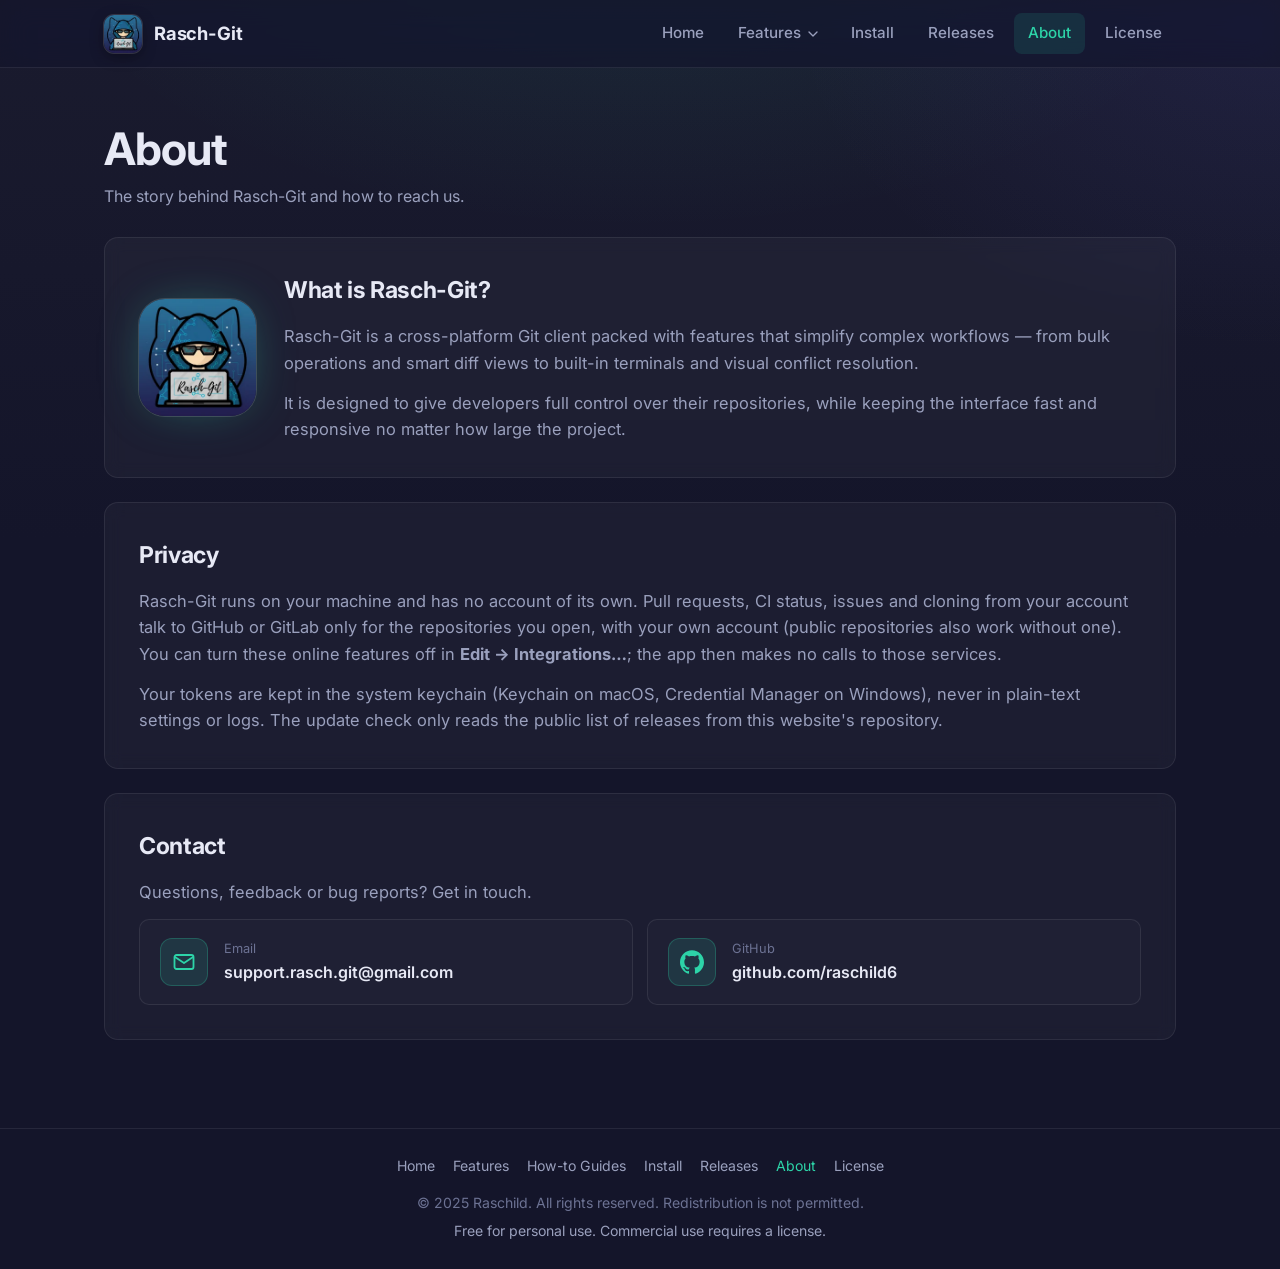
==== about.html @ 81b18eae "Website: the new features (split view, interactive rebase, submodules, git-flow, integrations, workt" ====
<!DOCTYPE html>
<html lang="en">
<head>
  <meta charset="utf-8">
  <meta name="viewport" content="width=device-width, initial-scale=1">
  <title>About — Rasch-Git</title>
  <meta name="description" content="About Rasch-Git, a cross-platform Git client, and how to get in touch.">
  <meta name="theme-color" content="#1a1b2e">
  <meta property="og:title" content="About — Rasch-Git">
  <meta property="og:description" content="About Rasch-Git, a cross-platform Git client, and how to get in touch.">
  <meta property="og:type" content="website">
  <meta property="og:image" content="https://raschild6.github.io/rasch-git-page/assets/img/logo-512.png">
  <link rel="icon" href="favicon.ico" sizes="any">
  <link rel="icon" type="image/png" sizes="32x32" href="assets/img/favicon-32.png">
  <link rel="icon" type="image/png" sizes="16x16" href="assets/img/favicon-16.png">
  <link rel="apple-touch-icon" href="assets/img/apple-touch-icon.png">
  <link rel="preconnect" href="https://fonts.googleapis.com">
  <link rel="preconnect" href="https://fonts.gstatic.com" crossorigin>
  <link rel="stylesheet" href="https://fonts.googleapis.com/css2?family=Inter:wght@400;500;600;700;800&family=JetBrains+Mono:wght@500;600&display=swap">
  <link rel="stylesheet" href="assets/css/style.css?v=20261001">
</head>
<body>
  <header class="navbar">
    <nav class="container" aria-label="Main">
      <a class="brand" href="index.html">
        <picture>
          <source srcset="assets/img/logo-96.webp" type="image/webp">
          <img src="assets/img/logo-96.png" alt="" width="38" height="38">
        </picture>
        <span>Rasch-Git</span>
      </a>
      <button class="nav-toggle" type="button" aria-label="Toggle navigation" aria-expanded="false" aria-controls="nav-links">
        <svg viewBox="0 0 24 24" fill="none" stroke="currentColor" stroke-width="2" stroke-linecap="round" aria-hidden="true"><path d="M4 7h16M4 12h16M4 17h16"/></svg>
      </button>
      <ul class="nav-links" id="nav-links">
        <li><a href="index.html">Home</a></li>
        <li class="nav-dropdown">
          <button class="nav-dropdown-toggle" type="button" aria-expanded="false" aria-controls="nav-features-menu">Features <svg viewBox="0 0 24 24" fill="none" stroke="currentColor" stroke-width="2" stroke-linecap="round" stroke-linejoin="round" aria-hidden="true"><path d="m6 9 6 6 6-6"/></svg></button>
          <ul class="nav-submenu" id="nav-features-menu">
            <li><a href="features.html">Features</a></li>
            <li><a href="features.html#integrations">Integrations</a></li>
            <li><a href="guides.html">How-to Guides</a></li>
          </ul>
        </li>
        <li><a href="install.html">Install</a></li>
        <li><a href="releases.html">Releases</a></li>
        <li><a href="about.html" aria-current="page">About</a></li>
        <li><a href="license.html">License</a></li>
      </ul>
    </nav>
  </header>

  <main>
    <div class="container">
      <div class="page-head">
        <h1>About</h1>
        <p>The story behind Rasch-Git and how to reach us.</p>
      </div>
      <div class="about-grid">
        <section class="card about-card" aria-labelledby="about-title">
          <div class="about-intro">
            <picture>
              <source srcset="assets/img/logo-256.webp" type="image/webp">
              <img src="assets/img/logo-256.png" alt="Rasch-Git logo">
            </picture>
            <div>
              <h2 id="about-title">What is Rasch-Git?</h2>
              <p>Rasch-Git is a cross-platform Git client packed with features that simplify complex workflows — from bulk operations and smart diff views to built-in terminals and visual conflict resolution.</p>
              <p>It is designed to give developers full control over their repositories, while keeping the interface fast and responsive no matter how large the project.</p>
            </div>
          </div>
        </section>

        <section class="card about-card" aria-labelledby="privacy-title">
          <h2 id="privacy-title">Privacy</h2>
          <p>Rasch-Git runs on your machine and has no account of its own. Pull requests, CI status, issues and cloning from your account talk to GitHub or GitLab only for the repositories you open, with your own account (public repositories also work without one). You can turn these online features off in <strong>Edit → Integrations…</strong>; the app then makes no calls to those services.</p>
          <p>Your tokens are kept in the system keychain (Keychain on macOS, Credential Manager on Windows), never in plain-text settings or logs. The update check only reads the public list of releases from this website's repository.</p>
        </section>

        <section class="card about-card" aria-labelledby="contact-title">
          <h2 id="contact-title">Contact</h2>
          <p>Questions, feedback or bug reports? Get in touch.</p>
          <ul class="contact-list">
            <li>
              <a class="contact-link" href="mailto:support.rasch.git@gmail.com">
                <span class="feature-icon"><svg viewBox="0 0 24 24" fill="none" stroke="currentColor" stroke-width="1.8" stroke-linecap="round" stroke-linejoin="round" aria-hidden="true"><rect x="2.5" y="5" width="19" height="14" rx="2"/><path d="m3 7 9 6 9-6"/></svg></span>
                <span><span class="label">Email</span><span class="value">support.rasch.git@gmail.com</span></span>
              </a>
            </li>
            <li>
              <a class="contact-link" href="https://github.com/raschild6" rel="noopener">
                <span class="feature-icon"><svg viewBox="0 0 24 24" fill="currentColor" aria-hidden="true"><path d="M12 .297c-6.63 0-12 5.373-12 12 0 5.303 3.438 9.8 8.205 11.385.6.113.82-.258.82-.577 0-.285-.01-1.04-.015-2.04-3.338.724-4.042-1.61-4.042-1.61C4.422 18.07 3.633 17.7 3.633 17.7c-1.087-.744.084-.729.084-.729 1.205.084 1.838 1.236 1.838 1.236 1.07 1.835 2.809 1.305 3.495.998.108-.776.417-1.305.76-1.605-2.665-.3-5.466-1.332-5.466-5.93 0-1.31.465-2.38 1.235-3.22-.135-.303-.54-1.523.105-3.176 0 0 1.005-.322 3.3 1.23.96-.267 1.98-.399 3-.405 1.02.006 2.04.138 3 .405 2.28-1.552 3.285-1.23 3.285-1.23.645 1.653.24 2.873.12 3.176.765.84 1.23 1.91 1.23 3.22 0 4.61-2.805 5.625-5.475 5.92.42.36.81 1.096.81 2.22 0 1.606-.015 2.896-.015 3.286 0 .315.21.69.825.57C20.565 22.092 24 17.592 24 12.297c0-6.627-5.373-12-12-12"/></svg></span>
                <span><span class="label">GitHub</span><span class="value">github.com/raschild6</span></span>
              </a>
            </li>
          </ul>
        </section>
      </div>
    </div>
  </main>

  <footer class="footer">
    <div class="container">
      <nav class="footer-links" aria-label="Footer"><a href="index.html">Home</a><a href="features.html">Features</a><a href="guides.html">How-to Guides</a><a href="install.html">Install</a><a href="releases.html">Releases</a><a href="about.html" aria-current="page">About</a><a href="license.html">License</a></nav>
      <p>&copy; 2025 Raschild. All rights reserved. Redistribution is not permitted.</p>
      <p class="license-notice"><a href="license.html">Free for personal use. Commercial use requires a license.</a></p>
    </div>
  </footer>

  <script src="assets/js/main.js?v=20261001"></script>
</body>
</html>
---- assets/css/style.css ----
/* ==========================================================================
   Rasch-Git — site styles
   ========================================================================== */

:root {
  --bg: #14152a;
  --bg-elev: #1a1b2e;
  --bg-card: rgba(255, 255, 255, 0.035);
  --bg-card-hover: rgba(255, 255, 255, 0.06);
  --border: rgba(255, 255, 255, 0.08);
  --border-strong: rgba(255, 255, 255, 0.14);
  --text: #e7e9f5;
  --text-muted: #9aa0bd;
  --text-dim: #6c7293;
  --accent: #2dd4a8;
  --accent-strong: #22c197;
  --accent-soft: rgba(45, 212, 168, 0.12);
  --accent-glow: rgba(45, 212, 168, 0.45);
  --radius: 14px;
  --radius-sm: 10px;
  --nav-h: 68px;
  --maxw: 1120px;
  --font: "Inter", system-ui, -apple-system, "Segoe UI", Roboto, "Helvetica Neue", Arial, sans-serif;
  --mono: "JetBrains Mono", ui-monospace, SFMono-Regular, Menlo, Consolas, monospace;
  --ease: cubic-bezier(0.2, 0.7, 0.2, 1);
}

*,
*::before,
*::after { box-sizing: border-box; }

html { scroll-behavior: smooth; -webkit-text-size-adjust: 100%; }

body {
  margin: 0;
  min-height: 100vh;
  display: flex;
  flex-direction: column;
  font-family: var(--font);
  font-size: 16px;
  line-height: 1.6;
  color: var(--text);
  background-color: var(--bg);
  background-image:
    radial-gradient(900px 500px at 50% -120px, rgba(45, 212, 168, 0.10), transparent 70%),
    radial-gradient(700px 500px at 100% 0%, rgba(99, 102, 241, 0.10), transparent 70%),
    linear-gradient(180deg, var(--bg-elev) 0%, var(--bg) 60%);
  background-attachment: fixed;
  -webkit-font-smoothing: antialiased;
}

img { max-width: 100%; display: block; }

a { color: var(--accent); text-decoration: none; transition: color 0.2s var(--ease); }
a:hover { color: #6ee7c8; }

:focus-visible {
  outline: 2px solid var(--accent);
  outline-offset: 3px;
  border-radius: 6px;
}

.container {
  width: 100%;
  max-width: var(--maxw);
  margin: 0 auto;
  padding: 0 24px;
}

main { flex: 1; }

/* ---------- Navbar ---------- */

.navbar {
  position: sticky;
  top: 0;
  z-index: 50;
  height: var(--nav-h);
  background: rgba(20, 21, 42, 0.72);
  backdrop-filter: saturate(160%) blur(14px);
  -webkit-backdrop-filter: saturate(160%) blur(14px);
  border-bottom: 1px solid var(--border);
}

.navbar .container {
  height: 100%;
  display: flex;
  align-items: center;
  justify-content: space-between;
  gap: 16px;
}

.brand {
  display: flex;
  align-items: center;
  gap: 12px;
  color: var(--text);
  font-weight: 700;
  font-size: 1.15rem;
  letter-spacing: -0.01em;
}
.brand:hover { color: var(--text); }
.brand img {
  width: 38px;
  height: 38px;
  border-radius: 10px;
  box-shadow: 0 0 0 1px var(--border-strong), 0 4px 14px rgba(0, 0, 0, 0.35);
}

.nav-links {
  display: flex;
  align-items: center;
  gap: 6px;
  list-style: none;
  margin: 0;
  padding: 0;
}

.nav-links a {
  display: block;
  padding: 8px 14px;
  border-radius: 8px;
  color: var(--text-muted);
  font-weight: 500;
  font-size: 0.95rem;
  transition: color 0.2s var(--ease), background-color 0.2s var(--ease);
}
.nav-links a:hover { color: var(--text); background: rgba(255, 255, 255, 0.05); }
.nav-links a[aria-current="page"] { color: var(--accent); background: var(--accent-soft); }

.nav-toggle {
  display: none;
  width: 42px;
  height: 42px;
  padding: 0;
  border: 1px solid var(--border);
  border-radius: 10px;
  background: transparent;
  color: var(--text);
  cursor: pointer;
  align-items: center;
  justify-content: center;
}
.nav-toggle svg { width: 22px; height: 22px; }

/* Features dropdown */
.nav-dropdown { position: relative; }
.nav-dropdown-toggle {
  display: flex;
  align-items: center;
  gap: 4px;
  padding: 8px 10px 8px 14px;
  border: 0;
  border-radius: 8px;
  background: transparent;
  color: var(--text-muted);
  font: inherit;
  font-weight: 500;
  font-size: 0.95rem;
  cursor: pointer;
  transition: color 0.2s var(--ease), background-color 0.2s var(--ease);
}
.nav-dropdown-toggle svg { width: 16px; height: 16px; transition: transform 0.2s var(--ease); }
.nav-dropdown-toggle:hover { color: var(--text); background: rgba(255, 255, 255, 0.05); }
.nav-dropdown.active > .nav-dropdown-toggle { color: var(--accent); background: var(--accent-soft); }
.nav-submenu {
  position: absolute;
  top: calc(100% + 6px);
  left: 0;
  z-index: 60;
  min-width: 190px;
  margin: 0;
  padding: 6px;
  list-style: none;
  border: 1px solid var(--border-strong);
  border-radius: var(--radius-sm);
  background: rgba(26, 27, 46, 0.98);
  box-shadow: 0 18px 40px -12px rgba(0, 0, 0, 0.7);
  opacity: 0;
  visibility: hidden;
  transform: translateY(-4px);
  transition: opacity 0.15s var(--ease), transform 0.15s var(--ease), visibility 0.15s;
}
/* Invisible bridge so the menu stays open while the pointer moves down to it */
.nav-submenu::before { content: ""; position: absolute; left: 0; right: 0; top: -8px; height: 8px; }
.nav-submenu li + li { margin-top: 2px; }
.nav-submenu a { white-space: nowrap; }
.nav-dropdown:hover > .nav-submenu,
.nav-dropdown:focus-within > .nav-submenu,
.nav-dropdown.open > .nav-submenu { opacity: 1; visibility: visible; transform: none; }
.nav-dropdown:hover > .nav-dropdown-toggle svg,
.nav-dropdown.open > .nav-dropdown-toggle svg { transform: rotate(180deg); }

@media (max-width: 640px) {
  .nav-dropdown-toggle { width: 100%; padding: 12px 14px; cursor: default; }
  .nav-dropdown-toggle svg { display: none; }
  .nav-dropdown-toggle:hover { background: transparent; color: var(--text-muted); }
  .nav-submenu {
    position: static;
    min-width: 0;
    padding: 0 0 0 14px;
    border: 0;
    background: none;
    box-shadow: none;
    opacity: 1;
    visibility: visible;
    transform: none;
  }
  .nav-submenu::before { display: none; }
}

@media (max-width: 640px) {
  .nav-toggle { display: inline-flex; }
  .nav-links {
    position: absolute;
    top: var(--nav-h);
    left: 0;
    right: 0;
    flex-direction: column;
    align-items: stretch;
    gap: 2px;
    padding: 10px 16px 16px;
    background: rgba(20, 21, 42, 0.97);
    border-bottom: 1px solid var(--border);
    transform: translateY(-8px);
    opacity: 0;
    pointer-events: none;
    transition: opacity 0.2s var(--ease), transform 0.2s var(--ease);
  }
  .nav-links.open { opacity: 1; transform: none; pointer-events: auto; }
  .nav-links a { padding: 12px 14px; }
}

/* ---------- Buttons ---------- */

.btn {
  display: inline-flex;
  align-items: center;
  justify-content: center;
  gap: 10px;
  padding: 14px 26px;
  border-radius: 12px;
  border: 1px solid transparent;
  font-family: inherit;
  font-size: 1rem;
  font-weight: 600;
  line-height: 1.2;
  cursor: pointer;
  white-space: nowrap;
  transition: transform 0.2s var(--ease), box-shadow 0.25s var(--ease),
    background-color 0.2s var(--ease), border-color 0.2s var(--ease), color 0.2s var(--ease);
}
.btn svg { width: 20px; height: 20px; flex-shrink: 0; }

.btn-primary {
  background: linear-gradient(135deg, #34e0b4 0%, var(--accent) 50%, var(--accent-strong) 100%);
  color: #0c1f1a;
  box-shadow: 0 0 0 1px rgba(45, 212, 168, 0.4), 0 8px 28px -6px var(--accent-glow);
}
.btn-primary:hover {
  color: #0c1f1a;
  transform: translateY(-2px);
  box-shadow: 0 0 0 1px rgba(45, 212, 168, 0.6), 0 12px 38px -4px var(--accent-glow),
    0 0 24px rgba(45, 212, 168, 0.35);
}

.btn-outline {
  background: rgba(45, 212, 168, 0.06);
  color: var(--accent);
  border-color: rgba(45, 212, 168, 0.45);
}
.btn-outline:hover {
  color: #6ee7c8;
  background: rgba(45, 212, 168, 0.12);
  border-color: var(--accent);
  transform: translateY(-2px);
  box-shadow: 0 0 26px -4px var(--accent-glow);
}

.btn:active { transform: translateY(0); }

.btn-group {
  display: flex;
  flex-wrap: wrap;
  gap: 14px;
}

/* ---------- Hero ---------- */

.hero {
  padding: 84px 0 72px;
  text-align: center;
}

.hero-logo {
  width: 168px;
  height: 168px;
  margin: 0 auto 28px;
  border-radius: 36px;
  box-shadow: 0 0 0 1px var(--border-strong), 0 20px 60px -10px rgba(0, 0, 0, 0.6),
    0 0 80px -10px rgba(45, 212, 168, 0.35);
  animation: float 6s ease-in-out infinite;
}

@keyframes float {
  0%, 100% { transform: translateY(0); }
  50% { transform: translateY(-8px); }
}

.hero h1 {
  margin: 0 0 12px;
  font-size: clamp(2.5rem, 6vw, 4rem);
  font-weight: 800;
  letter-spacing: -0.03em;
  line-height: 1.05;
  background: linear-gradient(180deg, #ffffff 30%, #b8bfdc 100%);
  -webkit-background-clip: text;
  background-clip: text;
  color: transparent;
}

.hero .tagline {
  margin: 0 auto 40px;
  max-width: 620px;
  font-size: clamp(1.05rem, 2.2vw, 1.3rem);
  color: var(--text-muted);
}

.hero .btn-group { justify-content: center; }

.hero .all-releases {
  display: inline-block;
  margin-top: 22px;
  font-size: 0.95rem;
  color: var(--text-muted);
}
.hero .all-releases:hover { color: var(--accent); }

.version-hint {
  margin-top: 10px;
  font-size: 0.85rem;
  color: var(--text-dim);
}
.version-hint:empty { display: none; }

/* ---------- Sections ---------- */

.section { padding: 56px 0 88px; }

.section-head {
  text-align: center;
  margin-bottom: 44px;
}
.section-head .eyebrow {
  display: inline-block;
  margin-bottom: 10px;
  font-size: 0.8rem;
  font-weight: 600;
  letter-spacing: 0.12em;
  text-transform: uppercase;
  color: var(--accent);
}
.section-head h2 {
  margin: 0 0 10px;
  font-size: clamp(1.7rem, 3.5vw, 2.3rem);
  letter-spacing: -0.02em;
  line-height: 1.2;
}
.section-head p { margin: 0 auto; max-width: 560px; color: var(--text-muted); }

/* ---------- Cards / Features ---------- */

.card {
  background: var(--bg-card);
  border: 1px solid var(--border);
  border-radius: var(--radius);
  backdrop-filter: blur(8px);
  -webkit-backdrop-filter: blur(8px);
  transition: border-color 0.25s var(--ease), background-color 0.25s var(--ease),
    transform 0.25s var(--ease), box-shadow 0.25s var(--ease);
}

.features {
  display: grid;
  grid-template-columns: repeat(2, minmax(0, 1fr));
  gap: 18px;
}

.feature {
  display: flex;
  align-items: flex-start;
  gap: 18px;
  padding: 22px 24px;
}
.feature:hover {
  background: var(--bg-card-hover);
  border-color: rgba(45, 212, 168, 0.35);
  transform: translateY(-3px);
  box-shadow: 0 14px 36px -16px rgba(0, 0, 0, 0.6), 0 0 30px -14px var(--accent-glow);
}

.feature-icon {
  flex-shrink: 0;
  display: grid;
  place-items: center;
  width: 48px;
  height: 48px;
  border-radius: 12px;
  background: var(--accent-soft);
  border: 1px solid rgba(45, 212, 168, 0.25);
  color: var(--accent);
}
.feature-icon svg { width: 24px; height: 24px; }

.feature h3,
.feature h4 {
  margin: 2px 0 6px;
  font-size: 1.05rem;
  font-weight: 650;
  letter-spacing: -0.01em;
}
.feature p { margin: 0; font-size: 0.94rem; color: var(--text-muted); }

a.feature,
a.feature:hover { color: var(--text); }

.feature-group + .feature-group { margin-top: 44px; }
.feature-group-title {
  display: flex;
  align-items: center;
  gap: 14px;
  margin: 0 0 18px;
  font-size: 0.82rem;
  font-weight: 600;
  letter-spacing: 0.12em;
  text-transform: uppercase;
  color: var(--accent);
}
.feature-group-title::after {
  content: "";
  flex: 1;
  height: 1px;
  background: linear-gradient(90deg, rgba(45, 212, 168, 0.35), transparent);
}

.features-more {
  margin-top: 44px;
  text-align: center;
}

@media (max-width: 760px) {
  .features { grid-template-columns: 1fr; }
}

/* ---------- Releases ---------- */

.page-head { padding: 56px 0 28px; }
.page-head h1 {
  margin: 0 0 8px;
  font-size: clamp(2rem, 4.5vw, 2.8rem);
  letter-spacing: -0.025em;
  line-height: 1.15;
}
.page-head p { margin: 0; color: var(--text-muted); }

.releases,
.install {
  display: grid;
  grid-template-columns: minmax(0, 1fr) minmax(0, 2fr);
  gap: 24px;
  align-items: start;
  padding-bottom: 88px;
}

.release-list,
.chapter-nav {
  position: sticky;
  top: calc(var(--nav-h) + 20px);
  padding: 10px;
  max-height: calc(100vh - var(--nav-h) - 40px);
  overflow-y: auto;
}
.release-list h2,
.chapter-nav h2 {
  margin: 6px 10px 10px;
  font-size: 0.78rem;
  font-weight: 600;
  letter-spacing: 0.12em;
  text-transform: uppercase;
  color: var(--text-dim);
}
.release-list ul,
.chapter-nav ul { list-style: none; margin: 0; padding: 0; }
.release-list li + li,
.chapter-nav li + li { margin-top: 4px; }

.release-item,
.chapter-item {
  display: flex;
  width: 100%;
  align-items: center;
  justify-content: space-between;
  gap: 10px;
  padding: 12px 14px;
  border: 1px solid transparent;
  border-radius: var(--radius-sm);
  background: transparent;
  color: var(--text);
  font-family: inherit;
  font-size: 0.98rem;
  text-align: left;
  cursor: pointer;
  transition: background-color 0.2s var(--ease), border-color 0.2s var(--ease), color 0.2s var(--ease);
}
.release-item:hover,
.chapter-item:hover { background: rgba(255, 255, 255, 0.05); }
.release-item .ver { font-weight: 600; font-family: var(--mono); font-size: 0.95rem; }
.release-item .date { font-size: 0.82rem; color: var(--text-dim); }
.release-item.active,
.chapter-item.active {
  background: var(--accent-soft);
  border-color: rgba(45, 212, 168, 0.45);
  color: var(--accent);
  box-shadow: 0 0 22px -10px var(--accent-glow);
}
.release-item.active .date { color: rgba(45, 212, 168, 0.75); }

.badge.badge-exp {
  margin-left: 8px;
  color: #fbbf24;
  background: rgba(251, 191, 36, 0.12);
  border: 1px solid rgba(251, 191, 36, 0.35);
}
.badge {
  display: inline-block;
  padding: 2px 9px;
  border-radius: 999px;
  font-size: 0.72rem;
  font-weight: 600;
  letter-spacing: 0.04em;
  text-transform: uppercase;
  color: #0c1f1a;
  background: var(--accent);
  vertical-align: middle;
}

.release-detail,
.chapter-content { padding: 32px 34px; }
.release-detail .title-row {
  display: flex;
  flex-wrap: wrap;
  align-items: center;
  gap: 12px;
  margin-bottom: 4px;
}
.release-detail h2 {
  margin: 0;
  font-size: 1.9rem;
  font-family: var(--mono);
  letter-spacing: -0.02em;
}
.release-detail .meta { margin: 0 0 24px; color: var(--text-dim); font-size: 0.92rem; }
.release-detail .btn-group { margin-bottom: 34px; }

.changelog h3 {
  margin: 0 0 14px;
  font-size: 1.2rem;
  padding-bottom: 12px;
  border-bottom: 1px solid var(--border);
}
.changelog h4 {
  display: flex;
  align-items: center;
  gap: 8px;
  margin: 22px 0 10px;
  font-size: 0.95rem;
  font-weight: 600;
  color: var(--accent);
}
.changelog h4::before {
  content: "";
  width: 8px;
  height: 8px;
  border-radius: 50%;
  background: var(--accent);
  box-shadow: 0 0 10px var(--accent-glow);
}
.changelog ul { margin: 0; padding-left: 22px; color: var(--text-muted); }
.changelog li { margin: 6px 0; }
.changelog li::marker { color: var(--text-dim); }

@media (max-width: 820px) {
  .releases,
  .install { grid-template-columns: minmax(0, 1fr); }
  .release-list,
  .chapter-nav { position: static; max-height: 260px; }
  .release-detail,
  .chapter-content { padding: 24px 20px; }
}

/* ---------- Install ---------- */

.chapter-item { color: var(--text); }
.chapter-item:hover { color: var(--text); }
.chapter-item.active:hover { color: var(--accent); }
.chapter-item .num {
  display: grid;
  place-items: center;
  width: 26px;
  height: 26px;
  flex-shrink: 0;
  border-radius: 8px;
  border: 1px solid var(--border-strong);
  font-family: var(--mono);
  font-size: 0.8rem;
  color: var(--text-muted);
  transition: border-color 0.2s var(--ease), color 0.2s var(--ease);
}
.chapter-item .label { flex: 1; font-weight: 500; }
.chapter-item.active .num { border-color: rgba(45, 212, 168, 0.55); color: var(--accent); }
.chapter-item { justify-content: flex-start; gap: 12px; }

/* With JS, only the selected chapter is shown; without JS all are listed. */
.js .chapter[hidden] { display: none; }
.chapter + .chapter {
  margin-top: 40px;
  padding-top: 32px;
  border-top: 1px solid var(--border);
}
.js .chapter + .chapter { margin-top: 0; padding-top: 0; border-top: 0; }
.chapter { scroll-margin-top: calc(var(--nav-h) + 20px); }
.chapter.enter { animation: chapter-in 0.3s var(--ease); }
@keyframes chapter-in {
  from { opacity: 0; transform: translateY(6px); }
  to { opacity: 1; transform: none; }
}

.chapter-head {
  display: flex;
  align-items: center;
  gap: 14px;
  margin-bottom: 8px;
}
.chapter-head h2 {
  margin: 0;
  font-size: 1.6rem;
  letter-spacing: -0.02em;
  line-height: 1.25;
}
.chapter .intro { margin: 0 0 26px; color: var(--text-muted); }

.steps {
  list-style: none;
  margin: 0;
  padding: 0;
  counter-reset: step;
}
.steps > li {
  position: relative;
  padding: 0 0 22px 46px;
  counter-increment: step;
  color: var(--text-muted);
}
.steps > li:last-child { padding-bottom: 0; }
.steps > li::before {
  content: counter(step);
  position: absolute;
  left: 0;
  top: -1px;
  display: grid;
  place-items: center;
  width: 28px;
  height: 28px;
  border-radius: 50%;
  background: var(--accent-soft);
  border: 1px solid rgba(45, 212, 168, 0.35);
  color: var(--accent);
  font-size: 0.82rem;
  font-weight: 700;
}
/* Connector line between step markers */
.steps > li:not(:last-child)::after {
  content: "";
  position: absolute;
  left: 13.5px;
  top: 32px;
  bottom: 6px;
  width: 1px;
  background: var(--border-strong);
}
.steps strong { color: var(--text); font-weight: 600; }

.callout {
  display: flex;
  gap: 12px;
  margin: 10px 0 0;
  padding: 12px 14px;
  border-radius: var(--radius-sm);
  border: 1px solid rgba(251, 191, 36, 0.28);
  background: rgba(251, 191, 36, 0.07);
  color: #e9d8a6;
  font-size: 0.92rem;
}
.callout svg { width: 18px; height: 18px; flex-shrink: 0; margin-top: 2px; color: #fbbf24; }

.kbd {
  display: inline-block;
  padding: 1px 7px;
  border-radius: 6px;
  border: 1px solid var(--border-strong);
  background: rgba(255, 255, 255, 0.05);
  color: var(--text);
  font-size: 0.88em;
  font-weight: 500;
  white-space: nowrap;
}

code {
  font-family: var(--mono);
  font-size: 0.88em;
  padding: 1px 6px;
  border-radius: 6px;
  background: rgba(255, 255, 255, 0.06);
  color: #c9f7ea;
}

.cmd {
  display: flex;
  align-items: center;
  gap: 10px;
  margin: 10px 0 0;
  padding: 10px 10px 10px 14px;
  border-radius: var(--radius-sm);
  border: 1px solid var(--border);
  background: rgba(0, 0, 0, 0.28);
}
.cmd code {
  flex: 1;
  min-width: 0;
  padding: 0;
  background: none;
  overflow-x: auto;
  white-space: nowrap;
}
.cmd code::before { content: "$ "; color: var(--text-dim); }
.copy-btn {
  flex-shrink: 0;
  padding: 5px 10px;
  border-radius: 7px;
  border: 1px solid var(--border-strong);
  background: transparent;
  color: var(--text-muted);
  font-family: inherit;
  font-size: 0.78rem;
  font-weight: 600;
  cursor: pointer;
  transition: color 0.2s var(--ease), border-color 0.2s var(--ease), background-color 0.2s var(--ease);
}
.copy-btn:hover { color: var(--accent); border-color: rgba(45, 212, 168, 0.5); background: var(--accent-soft); }
.copy-btn.copied { color: var(--accent); border-color: var(--accent); }

.issues {
  display: grid;
  gap: 12px;
  margin: 0;
  padding: 0;
  list-style: none;
}
.issue {
  padding: 16px 18px;
  border-radius: var(--radius-sm);
  border: 1px solid var(--border);
  background: rgba(255, 255, 255, 0.02);
  transition: border-color 0.2s var(--ease), background-color 0.2s var(--ease);
}
.issue:hover { border-color: rgba(45, 212, 168, 0.3); background: rgba(255, 255, 255, 0.035); }
.issue h3 {
  margin: 0 0 6px;
  font-size: 1rem;
  font-weight: 600;
  color: var(--text);
}
.issue p { margin: 0; color: var(--text-muted); font-size: 0.94rem; }

.chapter-footer {
  display: none;
  flex-wrap: wrap;
  justify-content: space-between;
  gap: 12px;
  margin-top: 32px;
  padding-top: 20px;
  border-top: 1px solid var(--border);
  font-size: 0.92rem;
}
.chapter-footer a { color: var(--text-muted); }
.chapter-footer a:hover { color: var(--accent); }
.js .chapter-footer { display: flex; }

@media (max-width: 480px) {
  .steps > li { padding-left: 40px; }
}

/* ---------- Features page ---------- */

.chapter-nav-sub { margin-top: 18px !important; }

.feature-detail {
  scroll-margin-top: calc(var(--nav-h) + 20px);
  padding: 26px 0;
  border-top: 1px solid var(--border);
}
.feature-detail:last-of-type { padding-bottom: 4px; }

.feature-detail-head {
  display: flex;
  align-items: flex-start;
  gap: 16px;
  margin-bottom: 14px;
}
.feature-detail-head .feature-icon { margin-top: 2px; }
.feature-detail h3 {
  margin: 0 0 4px;
  font-size: 1.25rem;
  letter-spacing: -0.015em;
  line-height: 1.3;
}
.feature-tagline {
  margin: 0;
  font-size: 1rem;
  font-weight: 500;
  color: var(--accent);
}

.feature-body { color: var(--text-muted); }
.feature-body p { margin: 0 0 10px; }
.feature-body ul { margin: 0 0 10px; padding-left: 20px; }
.feature-body li { margin: 6px 0; }
.feature-body li::marker { color: var(--text-dim); }
.feature-body strong { color: var(--text); font-weight: 600; }

.feature-why {
  margin: 16px 0 0;
  padding: 16px 18px 14px;
  border-radius: var(--radius-sm);
  border: 1px solid rgba(45, 212, 168, 0.2);
  border-left: 3px solid var(--accent);
  background: linear-gradient(135deg, rgba(45, 212, 168, 0.07), rgba(99, 102, 241, 0.05));
  color: var(--text-muted);
  font-size: 0.95rem;
}
.feature-why h4 {
  margin: 0 0 8px;
  font-size: 0.75rem;
  font-weight: 700;
  letter-spacing: 0.1em;
  text-transform: uppercase;
  color: var(--accent);
}
.feature-why p { margin: 0; }
.feature-why ul { margin: 0; padding-left: 18px; }
.feature-why li { margin: 5px 0; }
.feature-why li::marker { color: var(--accent); }

.feature-where {
  margin: 14px 0 0;
  font-size: 0.88rem;
  color: var(--text-dim);
}
.feature-where span {
  margin-right: 6px;
  font-size: 0.72rem;
  font-weight: 700;
  letter-spacing: 0.08em;
  text-transform: uppercase;
  color: var(--text-muted);
}
.feature-where strong { color: var(--text-muted); font-weight: 600; }

.doc-section {
  margin-top: 24px;
  padding: 32px 34px;
  scroll-margin-top: calc(var(--nav-h) + 20px);
}
.doc-section:last-child { margin-bottom: 88px; }
.doc-section h2 {
  margin: 0 0 8px;
  font-size: 1.6rem;
  letter-spacing: -0.02em;
}
.doc-section .intro { margin: 0 0 22px; color: var(--text-muted); font-size: 0.95rem; }
.install + .doc-section { margin-top: -64px; }

.table-wrap {
  overflow-x: auto;
  border: 1px solid var(--border);
  border-radius: var(--radius-sm);
}
.table-wrap table {
  width: 100%;
  border-collapse: collapse;
  font-size: 0.93rem;
}
.table-wrap th,
.table-wrap td {
  padding: 12px 16px;
  text-align: left;
  vertical-align: top;
  border-bottom: 1px solid var(--border);
}
.table-wrap tbody tr:last-child th,
.table-wrap tbody tr:last-child td { border-bottom: 0; }
.table-wrap thead th {
  background: rgba(255, 255, 255, 0.04);
  font-size: 0.75rem;
  font-weight: 700;
  letter-spacing: 0.08em;
  text-transform: uppercase;
  color: var(--text-dim);
  white-space: nowrap;
}
.table-wrap tbody th { font-weight: 600; color: var(--text); }
.table-wrap td { color: var(--text-muted); }
.table-wrap tbody tr { transition: background-color 0.2s var(--ease); }
.table-wrap tbody tr:hover { background: rgba(255, 255, 255, 0.025); }
.compare { min-width: 620px; }
.compare th:first-child { width: 26%; }
.compare td:last-child { color: var(--accent); }
.compare thead th:last-child { color: var(--accent); }
.shortcuts th:first-child { width: 42%; }

@media (max-width: 820px) {
  .install + .doc-section { margin-top: -64px; }
  .doc-section { padding: 24px 20px; }
}

/* ---------- License ---------- */

.license-chapter .chapter-head { margin-bottom: 18px; }
.license-chapter p { margin: 0 0 12px; color: var(--text-muted); }
.license-chapter p.lead { font-size: 1.05rem; color: var(--text); }
.license-chapter p.lead strong { font-weight: 600; }
.license-chapter ul:not(.contact-list) { margin: 0 0 12px; padding-left: 22px; color: var(--text-muted); }
.license-chapter li { margin: 6px 0; }
.license-chapter .contact-list { margin-top: 18px; }

/* ---------- Screenshots ---------- */

.shots { margin: 18px 0 4px; }
.shots-grid {
  display: grid;
  grid-template-columns: repeat(2, minmax(0, 1fr));
  gap: 16px;
}
.shot { margin: 0; text-align: center; }
.shot a {
  display: block;
  border-radius: 12px;
  border: 1px solid var(--border-strong);
  overflow: hidden;
  background: #0f1020;
  box-shadow: 0 16px 40px -18px rgba(0, 0, 0, 0.8);
  transition: border-color 0.2s var(--ease), box-shadow 0.25s var(--ease), transform 0.2s var(--ease);
}
.shot a:hover {
  border-color: rgba(45, 212, 168, 0.45);
  box-shadow: 0 18px 44px -16px rgba(0, 0, 0, 0.85), 0 0 26px -12px var(--accent-glow);
  transform: translateY(-2px);
}
.shot img { width: 100%; height: auto; margin: 0 auto; }
.shot figcaption {
  margin-top: 8px;
  font-size: 0.82rem;
  line-height: 1.45;
  color: var(--text-dim);
}
.guide .shot { margin: 20px 0; }

@media (max-width: 760px) {
  .shots-grid { grid-template-columns: 1fr; }
}

/* ---------- Guides ---------- */

.guide-h {
  margin: 34px 0 12px;
  padding-top: 26px;
  border-top: 1px solid var(--border);
  font-size: 1.15rem;
  letter-spacing: -0.01em;
  scroll-margin-top: calc(var(--nav-h) + 20px);
}
.guide > p,
.guide-list { color: var(--text-muted); }
.guide > p { margin: 0 0 12px; }
.guide strong { color: var(--text); font-weight: 600; }
.guide .intro { font-size: 1.02rem; }
.guide-list { margin: 0 0 14px; padding-left: 22px; }
.guide-list li { margin: 7px 0; }
.guide-list li::marker { color: var(--accent); }
.guide .steps { margin: 6px 0 16px; }
.guide .table-wrap { margin: 8px 0 18px; }
.guide-table td { vertical-align: top; }

.guide .callout,
.feature-body .callout { margin: 16px 0; }
.callout > div { min-width: 0; }
.callout-tip {
  border-color: rgba(45, 212, 168, 0.28);
  background: rgba(45, 212, 168, 0.07);
  color: #bff3e4;
}
.callout-tip svg { color: var(--accent); }

.example {
  margin: 18px 0;
  border: 1px solid var(--border);
  border-radius: var(--radius-sm);
  background: rgba(255, 255, 255, 0.025);
  overflow: hidden;
}
.example-head {
  display: flex;
  align-items: baseline;
  gap: 10px;
  padding: 11px 16px;
  border-bottom: 1px solid var(--border);
  background: rgba(255, 255, 255, 0.03);
  font-weight: 600;
  color: var(--text);
}
.example-head span {
  font-size: 0.7rem;
  font-weight: 700;
  letter-spacing: 0.1em;
  text-transform: uppercase;
  color: var(--accent);
}
.example-body { padding: 14px 16px 4px; color: var(--text-muted); }
.example-body > p { margin: 0 0 10px; }
.example-body .steps { margin-bottom: 12px; }
.example-body .cmd { margin: 0 0 12px; }

.cmd-plain code::before { content: none; }

.res-ok { color: var(--accent); font-weight: 600; white-space: nowrap; }
.res-warn { color: #fbbf24; font-weight: 600; white-space: nowrap; }
.res-skip { color: var(--text-dim); font-weight: 600; white-space: nowrap; }

/* ---------- About ---------- */

.about-grid {
  display: grid;
  gap: 24px;
  padding-bottom: 88px;
}

.about-card { padding: 34px; }
.about-card h2 {
  margin: 0 0 14px;
  font-size: 1.45rem;
  letter-spacing: -0.015em;
}
.about-card p { margin: 0 0 14px; color: var(--text-muted); font-size: 1.03rem; }
.about-card p:last-child { margin-bottom: 0; }

.about-intro {
  display: flex;
  align-items: center;
  gap: 28px;
}
.about-intro img {
  width: 200px;
  height: auto;
  border-radius: 26px;
  flex-shrink: 0;
  box-shadow: 0 0 0 1px var(--border-strong), 0 0 50px -12px rgba(45, 212, 168, 0.4);
}

.contact-list {
  display: grid;
  grid-template-columns: repeat(2, minmax(0, 1fr));
  gap: 14px;
  list-style: none;
  margin: 0;
  padding: 0;
}

.contact-link {
  display: flex;
  align-items: center;
  gap: 16px;
  padding: 18px 20px;
  border: 1px solid var(--border);
  border-radius: var(--radius-sm);
  background: rgba(255, 255, 255, 0.02);
  color: var(--text);
  transition: border-color 0.2s var(--ease), background-color 0.2s var(--ease),
    transform 0.2s var(--ease), box-shadow 0.25s var(--ease);
}
.contact-link:hover {
  color: var(--text);
  border-color: rgba(45, 212, 168, 0.45);
  background: var(--accent-soft);
  transform: translateY(-2px);
  box-shadow: 0 0 26px -10px var(--accent-glow);
}
.contact-link .label { display: block; font-size: 0.8rem; color: var(--text-dim); }
.contact-link .value { display: block; font-weight: 600; word-break: break-all; }

@media (max-width: 640px) {
  .about-intro { flex-direction: column; align-items: flex-start; gap: 20px; }
  .about-card { padding: 24px 20px; }
  .contact-list { grid-template-columns: 1fr; }
}

.unsigned-notice {
  margin: 14px auto 0;
  max-width: 560px;
  font-size: 0.78rem;
  line-height: 1.5;
  color: var(--text-dim);
}

/* Release detail is left-aligned: tuck the notice under the buttons. */
.release-detail .btn-group + .unsigned-notice {
  margin: -20px 0 34px;
  max-width: 620px;
}

.vt-links {
  margin: -24px 0 34px;
  font-size: 0.78rem;
  color: var(--text-dim);
}
.vt-links a { color: var(--text-muted); text-decoration: underline; text-underline-offset: 2px; }
.vt-links a:hover { color: var(--accent); }

/* ---------- Footer ---------- */

.footer {
  border-top: 1px solid var(--border);
  padding: 26px 0;
  text-align: center;
  font-size: 0.88rem;
  color: var(--text-dim);
}
.footer p { margin: 0; }
.footer-links {
  display: flex;
  flex-wrap: wrap;
  justify-content: center;
  gap: 6px 18px;
  margin-bottom: 14px;
}
.footer-links a { color: var(--text-muted); font-size: 0.88rem; }
.footer-links a:hover,
.footer-links a[aria-current="page"] { color: var(--accent); }
.footer .license-notice { margin-top: 6px; }
.footer .license-notice a { color: var(--text-muted); }
.footer .license-notice a:hover { color: var(--accent); }

/* ---------- Misc ---------- */

.sr-only {
  position: absolute;
  width: 1px;
  height: 1px;
  padding: 0;
  margin: -1px;
  overflow: hidden;
  clip: rect(0, 0, 0, 0);
  white-space: nowrap;
  border: 0;
}

@media (max-width: 480px) {
  .container { padding: 0 16px; }
  .hero { padding: 56px 0 48px; }
  .hero-logo { width: 132px; height: 132px; border-radius: 28px; }
  .btn-group .btn { width: 100%; }
}

@media (prefers-reduced-motion: reduce) {
  *, *::before, *::after {
    animation-duration: 0.01ms !important;
    animation-iteration-count: 1 !important;
    transition-duration: 0.01ms !important;
    scroll-behavior: auto !important;
  }
}
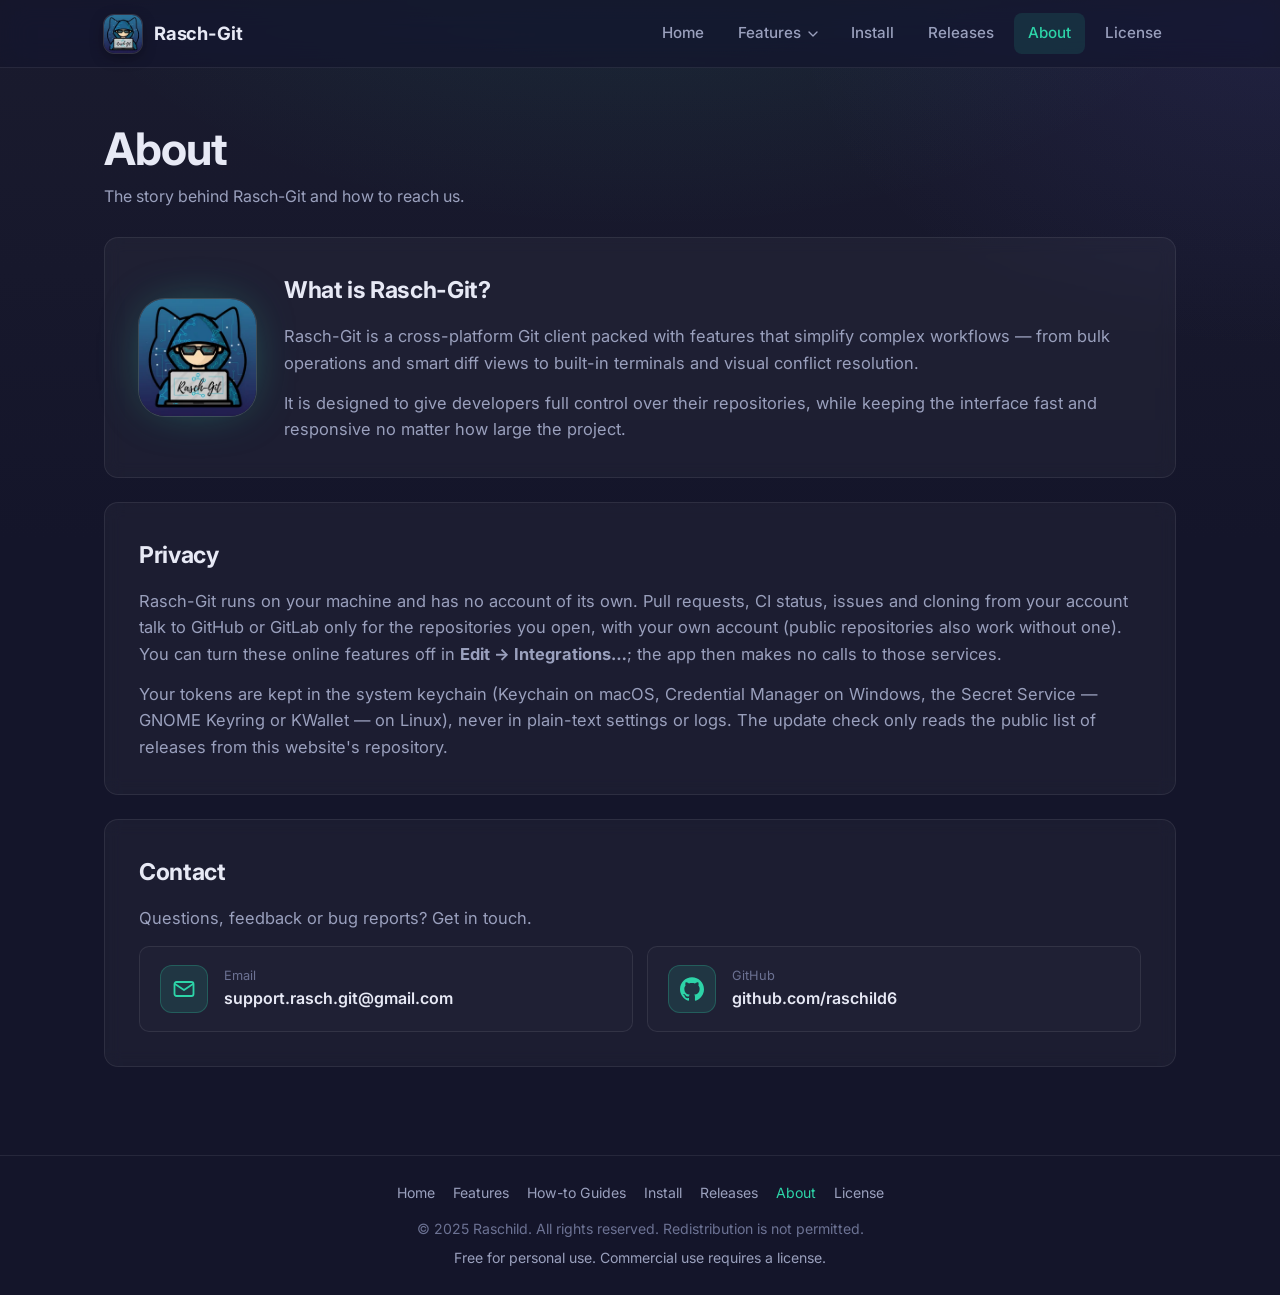
==== commit 2fcc2b47: "[NEW] Linux downloads and install guide (AppImage, .deb, .rpm) Co-Authored-By: Claude Opus 5.5 (1M c" ====
--- a/about.html
+++ b/about.html
@@ -17,7 +17,7 @@
   <link rel="preconnect" href="https://fonts.googleapis.com">
   <link rel="preconnect" href="https://fonts.gstatic.com" crossorigin>
   <link rel="stylesheet" href="https://fonts.googleapis.com/css2?family=Inter:wght@400;500;600;700;800&family=JetBrains+Mono:wght@500;600&display=swap">
-  <link rel="stylesheet" href="assets/css/style.css?v=20261001">
+  <link rel="stylesheet" href="assets/css/style.css?v=20261008">
 </head>
 <body>
   <header class="navbar">
@@ -74,7 +74,7 @@
         <section class="card about-card" aria-labelledby="privacy-title">
           <h2 id="privacy-title">Privacy</h2>
           <p>Rasch-Git runs on your machine and has no account of its own. Pull requests, CI status, issues and cloning from your account talk to GitHub or GitLab only for the repositories you open, with your own account (public repositories also work without one). You can turn these online features off in <strong>Edit → Integrations…</strong>; the app then makes no calls to those services.</p>
-          <p>Your tokens are kept in the system keychain (Keychain on macOS, Credential Manager on Windows), never in plain-text settings or logs. The update check only reads the public list of releases from this website's repository.</p>
+          <p>Your tokens are kept in the system keychain (Keychain on macOS, Credential Manager on Windows, the Secret Service — GNOME Keyring or KWallet — on Linux), never in plain-text settings or logs. The update check only reads the public list of releases from this website's repository.</p>
         </section>
 
         <section class="card about-card" aria-labelledby="contact-title">
@@ -107,6 +107,6 @@
     </div>
   </footer>
 
-  <script src="assets/js/main.js?v=20261001"></script>
+  <script src="assets/js/main.js?v=20261008"></script>
 </body>
 </html>
--- a/assets/css/style.css
+++ b/assets/css/style.css
@@ -1135,6 +1135,19 @@
 .vt-links a { color: var(--text-muted); text-decoration: underline; text-underline-offset: 2px; }
 .vt-links a:hover { color: var(--accent); }
 
+/* Linux .deb / .rpm links under the download buttons (home hero and
+   release cards). */
+.linux-packages {
+  margin: 12px auto 0;
+  max-width: 560px;
+  font-size: 0.82rem;
+  color: var(--text-dim);
+}
+.linux-packages a { color: var(--text-muted); text-decoration: underline; text-underline-offset: 2px; }
+.linux-packages a:hover { color: var(--accent); }
+.release-detail .btn-group + .linux-packages { margin: -20px 0 26px; max-width: 620px; }
+.release-detail .linux-packages + .unsigned-notice { margin: 0 0 34px; max-width: 620px; }
+
 /* ---------- Footer ---------- */
 
 .footer {
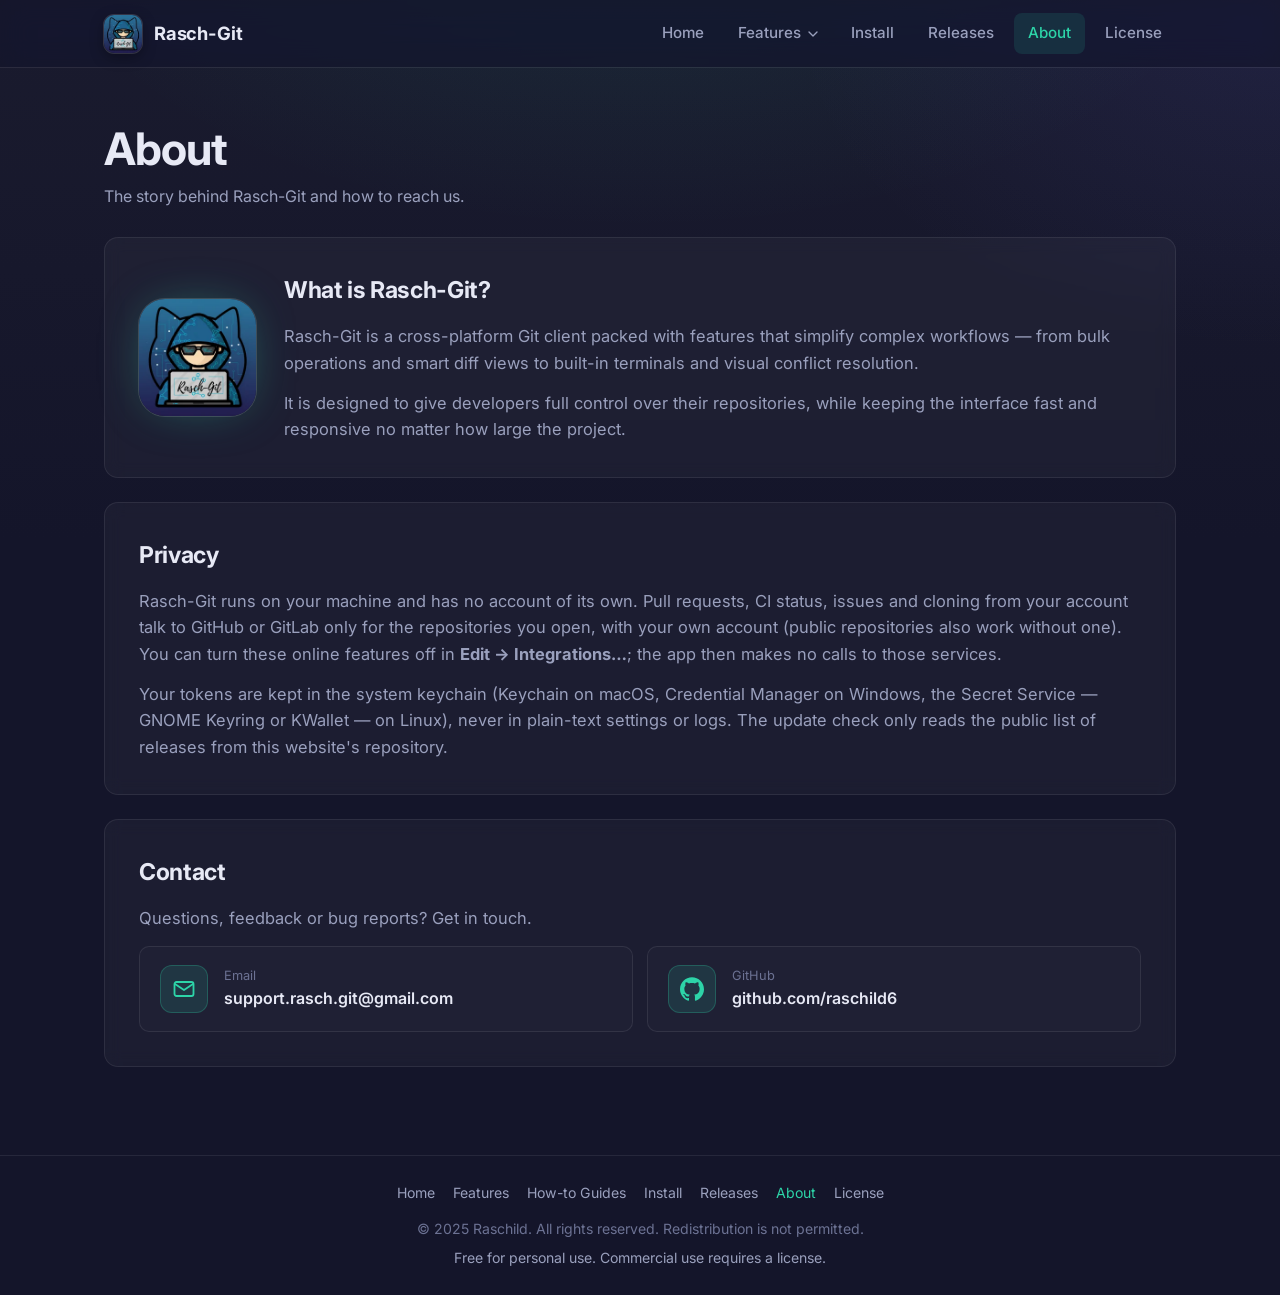
==== commit 6c230f22: "Responsive layout for phones, tablets, laptops and large monitors - Hamburger menu up to 860 px (the" ====
--- a/about.html
+++ b/about.html
@@ -2,7 +2,7 @@
 <html lang="en">
 <head>
   <meta charset="utf-8">
-  <meta name="viewport" content="width=device-width, initial-scale=1">
+  <meta name="viewport" content="width=device-width, initial-scale=1, viewport-fit=cover">
   <title>About — Rasch-Git</title>
   <meta name="description" content="About Rasch-Git, a cross-platform Git client, and how to get in touch.">
   <meta name="theme-color" content="#1a1b2e">
@@ -17,7 +17,7 @@
   <link rel="preconnect" href="https://fonts.googleapis.com">
   <link rel="preconnect" href="https://fonts.gstatic.com" crossorigin>
   <link rel="stylesheet" href="https://fonts.googleapis.com/css2?family=Inter:wght@400;500;600;700;800&family=JetBrains+Mono:wght@500;600&display=swap">
-  <link rel="stylesheet" href="assets/css/style.css?v=20261008">
+  <link rel="stylesheet" href="assets/css/style.css?v=20261012">
 </head>
 <body>
   <header class="navbar">
@@ -107,6 +107,6 @@
     </div>
   </footer>
 
-  <script src="assets/js/main.js?v=20261008"></script>
+  <script src="assets/js/main.js?v=20261012"></script>
 </body>
 </html>
--- a/assets/css/style.css
+++ b/assets/css/style.css
@@ -20,6 +20,7 @@
   --radius-sm: 10px;
   --nav-h: 68px;
   --maxw: 1120px;
+  --gutter: 24px;
   --font: "Inter", system-ui, -apple-system, "Segoe UI", Roboto, "Helvetica Neue", Arial, sans-serif;
   --mono: "JetBrains Mono", ui-monospace, SFMono-Regular, Menlo, Consolas, monospace;
   --ease: cubic-bezier(0.2, 0.7, 0.2, 1);
@@ -34,6 +35,7 @@
 body {
   margin: 0;
   min-height: 100vh;
+  min-height: 100dvh;
   display: flex;
   flex-direction: column;
   font-family: var(--font);
@@ -64,7 +66,7 @@
   width: 100%;
   max-width: var(--maxw);
   margin: 0 auto;
-  padding: 0 24px;
+  padding: 0 max(var(--gutter), env(safe-area-inset-right)) 0 max(var(--gutter), env(safe-area-inset-left));
 }
 
 main { flex: 1; }
@@ -76,10 +78,18 @@
   top: 0;
   z-index: 50;
   height: var(--nav-h);
+  border-bottom: 1px solid var(--border);
+}
+/* The blur lives on its own layer: a backdrop-filter on the navbar itself
+   makes the page show through the mobile menu panel inside it. */
+.navbar::before {
+  content: "";
+  position: absolute;
+  inset: 0;
+  z-index: -1;
   background: rgba(20, 21, 42, 0.72);
   backdrop-filter: saturate(160%) blur(14px);
   -webkit-backdrop-filter: saturate(160%) blur(14px);
-  border-bottom: 1px solid var(--border);
 }
 
 .navbar .container {
@@ -92,8 +102,10 @@
 
 .brand {
   display: flex;
+  flex-shrink: 0;
   align-items: center;
   gap: 12px;
+  white-space: nowrap;
   color: var(--text);
   font-weight: 700;
   font-size: 1.15rem;
@@ -101,6 +113,7 @@
 }
 .brand:hover { color: var(--text); }
 .brand img {
+  flex-shrink: 0;
   width: 38px;
   height: 38px;
   border-radius: 10px;
@@ -191,7 +204,7 @@
 .nav-dropdown:hover > .nav-dropdown-toggle svg,
 .nav-dropdown.open > .nav-dropdown-toggle svg { transform: rotate(180deg); }
 
-@media (max-width: 640px) {
+@media (max-width: 860px) {
   .nav-dropdown-toggle { width: 100%; padding: 12px 14px; cursor: default; }
   .nav-dropdown-toggle svg { display: none; }
   .nav-dropdown-toggle:hover { background: transparent; color: var(--text-muted); }
@@ -209,7 +222,8 @@
   .nav-submenu::before { display: none; }
 }
 
-@media (max-width: 640px) {
+/* Hamburger menu: keep the width in sync with NAV_MOBILE_QUERY in main.js */
+@media (max-width: 860px) {
   .nav-toggle { display: inline-flex; }
   .nav-links {
     position: absolute;
@@ -219,16 +233,23 @@
     flex-direction: column;
     align-items: stretch;
     gap: 2px;
-    padding: 10px 16px 16px;
-    background: rgba(20, 21, 42, 0.97);
+    max-height: calc(100vh - var(--nav-h));
+    max-height: calc(100dvh - var(--nav-h));
+    overflow-y: auto;
+    overscroll-behavior: contain;
+    padding: 10px max(16px, env(safe-area-inset-right)) 16px max(16px, env(safe-area-inset-left));
+    background: #17182f;
     border-bottom: 1px solid var(--border);
+    box-shadow: 0 18px 40px -12px rgba(0, 0, 0, 0.7);
     transform: translateY(-8px);
     opacity: 0;
-    pointer-events: none;
-    transition: opacity 0.2s var(--ease), transform 0.2s var(--ease);
+    visibility: hidden;
+    transition: opacity 0.2s var(--ease), transform 0.2s var(--ease), visibility 0.2s;
   }
-  .nav-links.open { opacity: 1; transform: none; pointer-events: auto; }
+  .nav-links.open { opacity: 1; transform: none; visibility: visible; }
   .nav-links a { padding: 12px 14px; }
+  /* Page behind the open menu doesn't scroll */
+  html.nav-open { overflow: hidden; }
 }
 
 /* ---------- Buttons ---------- */
@@ -466,7 +487,7 @@
 .releases,
 .install {
   display: grid;
-  grid-template-columns: minmax(0, 1fr) minmax(0, 2fr);
+  grid-template-columns: 260px minmax(0, 1fr);
   gap: 24px;
   align-items: start;
   padding-bottom: 88px;
@@ -478,6 +499,7 @@
   top: calc(var(--nav-h) + 20px);
   padding: 10px;
   max-height: calc(100vh - var(--nav-h) - 40px);
+  max-height: calc(100dvh - var(--nav-h) - 40px);
   overflow-y: auto;
 }
 .release-list h2,
@@ -589,11 +611,56 @@
 .changelog li { margin: 6px 0; }
 .changelog li::marker { color: var(--text-dim); }
 
+@media (max-width: 1024px) {
+  .releases,
+  .install { grid-template-columns: 220px minmax(0, 1fr); gap: 20px; }
+}
+
+/* Phones and tablets: the sidebar becomes a sticky row of chips under the
+   navbar, scrolled sideways; every section stays one tap away. */
 @media (max-width: 820px) {
   .releases,
-  .install { grid-template-columns: minmax(0, 1fr); }
+  .install { grid-template-columns: minmax(0, 1fr); gap: 20px; }
   .release-list,
-  .chapter-nav { position: static; max-height: 260px; }
+  .chapter-nav {
+    position: sticky;
+    top: var(--nav-h);
+    z-index: 40;
+    display: flex;
+    align-items: center;
+    gap: 6px;
+    max-height: none;
+    margin: 0 calc(-1 * var(--gutter));
+    padding: 10px max(var(--gutter), env(safe-area-inset-right)) 10px max(var(--gutter), env(safe-area-inset-left));
+    overflow-x: auto;
+    overflow-y: hidden;
+    overscroll-behavior-x: contain;
+    scrollbar-width: none;
+    border-width: 0 0 1px;
+    border-radius: 0;
+    background: rgba(20, 21, 42, 0.94);
+  }
+  .release-list::-webkit-scrollbar,
+  .chapter-nav::-webkit-scrollbar { display: none; }
+  .release-list h2,
+  .chapter-nav h2 { display: none; }
+  .release-list ul,
+  .chapter-nav ul { display: flex; gap: 6px; flex-shrink: 0; }
+  .release-list li + li,
+  .chapter-nav li + li { margin-top: 0; }
+  .release-item,
+  .chapter-item {
+    width: auto;
+    min-height: 44px;
+    padding: 8px 14px;
+    gap: 8px;
+    white-space: nowrap;
+    border-color: var(--border);
+    border-radius: 999px;
+    font-size: 0.92rem;
+  }
+  .chapter-item .num { width: 22px; height: 22px; border-radius: 6px; font-size: 0.74rem; }
+  .release-item .date { font-size: 0.76rem; }
   .release-detail,
   .chapter-content { padding: 24px 20px; }
 }
@@ -928,6 +995,52 @@
 .compare thead th:last-child { color: var(--accent); }
 .shortcuts th:first-child { width: 42%; }
 
+/* Tables wider than their box scroll sideways; the edge that hides more
+   columns fades out (classes set by main.js). */
+.table-wrap.fade-right {
+  -webkit-mask-image: linear-gradient(90deg, #000 calc(100% - 40px), transparent);
+  mask-image: linear-gradient(90deg, #000 calc(100% - 40px), transparent);
+}
+.table-wrap.fade-left {
+  -webkit-mask-image: linear-gradient(90deg, transparent, #000 40px);
+  mask-image: linear-gradient(90deg, transparent, #000 40px);
+}
+.table-wrap.fade-left.fade-right {
+  -webkit-mask-image: linear-gradient(90deg, transparent, #000 40px, #000 calc(100% - 40px), transparent);
+  mask-image: linear-gradient(90deg, transparent, #000 40px, #000 calc(100% - 40px), transparent);
+}
+
+/* Phones: guide tables and the comparison table become one card per row;
+   each value is labelled with its column header (data-label). */
+@media (max-width: 640px) {
+  .compare { min-width: 0; }
+  .compare th:first-child { width: auto; }
+  :is(.guide-table, .compare),
+  :is(.guide-table, .compare) :is(tbody, tr, th, td) { display: block; width: auto; }
+  :is(.guide-table, .compare) thead {
+    position: absolute;
+    width: 1px;
+    height: 1px;
+    overflow: hidden;
+    clip: rect(0, 0, 0, 0);
+  }
+  :is(.guide-table, .compare) tr { padding: 12px 16px; border-bottom: 1px solid var(--border); }
+  :is(.guide-table, .compare) tbody tr:last-child { border-bottom: 0; }
+  .table-wrap :is(.guide-table, .compare) :is(th, td) { padding: 0; border-bottom: 0; }
+  :is(.guide-table, .compare) tbody th { margin-bottom: 6px; }
+  :is(.guide-table, .compare) td + td { margin-top: 8px; }
+  :is(.guide-table, .compare) td[data-label]::before {
+    content: attr(data-label);
+    display: block;
+    margin-bottom: 1px;
+    font-size: 0.7rem;
+    font-weight: 700;
+    letter-spacing: 0.08em;
+    text-transform: uppercase;
+    color: var(--text-dim);
+  }
+}
+
 @media (max-width: 820px) {
   .install + .doc-section { margin-top: -64px; }
   .doc-section { padding: 24px 20px; }
@@ -950,6 +1063,11 @@
   display: grid;
   grid-template-columns: repeat(2, minmax(0, 1fr));
   gap: 16px;
+}
+/* Screenshots follow the width of the text column, not of the window */
+.chapter-content { container-type: inline-size; }
+@container (max-width: 760px) {
+  .shots-grid { grid-template-columns: minmax(0, 1fr); }
 }
 .shot { margin: 0; text-align: center; }
 .shot a {
@@ -1186,8 +1304,39 @@
   border: 0;
 }
 
+@media (min-width: 1440px) {
+  :root { --maxw: 1240px; }
+}
+@media (min-width: 1920px) {
+  :root { --maxw: 1320px; }
+}
+
+/* Touch screens: links and small buttons get a tap area of about 44 px
+   (inline padding doesn't move the text around them). */
+@media (pointer: coarse) {
+  .footer-links { gap: 0 6px; margin-bottom: 8px; }
+  .footer-links a { display: inline-flex; align-items: center; min-height: 44px; padding: 0 8px; }
+  .chapter-footer a { display: inline-flex; align-items: center; min-height: 44px; }
+  .hero .all-releases { margin-top: 12px; padding: 10px 8px; }
+  .linux-packages a,
+  .vt-links a,
+  .footer .license-notice a { padding: 14px 4px; }
+  .copy-btn { min-height: 40px; padding: 8px 14px; }
+  .nav-dropdown-toggle,
+  .nav-links a { min-height: 44px; }
+}
+
+/* Landscape phones: a smaller logo so the download buttons fit on screen */
+@media (max-height: 500px) and (orientation: landscape) {
+  .hero { padding: 28px 0 40px; }
+  .hero-logo { width: 88px; height: 88px; margin-bottom: 14px; border-radius: 20px; }
+  .hero .tagline { margin-bottom: 22px; }
+  .page-head { padding: 32px 0 20px; }
+}
+
 @media (max-width: 480px) {
-  .container { padding: 0 16px; }
+  :root { --gutter: 16px; }
+  .cmd code { white-space: pre-wrap; word-break: break-all; overflow-x: visible; }
   .hero { padding: 56px 0 48px; }
   .hero-logo { width: 132px; height: 132px; border-radius: 28px; }
   .btn-group .btn { width: 100%; }
@@ -1201,3 +1350,14 @@
     scroll-behavior: auto !important;
   }
 }
+
+/* Phones and tablets: anchored sections land below the navbar and the sticky
+   chip row (after the per-section scroll-margin rules above). */
+@media (max-width: 820px) {
+  .chapter,
+  .chapter-content,
+  .release-detail,
+  .feature-detail,
+  .guide-h,
+  .doc-section { scroll-margin-top: calc(var(--nav-h) + 76px); }
+}
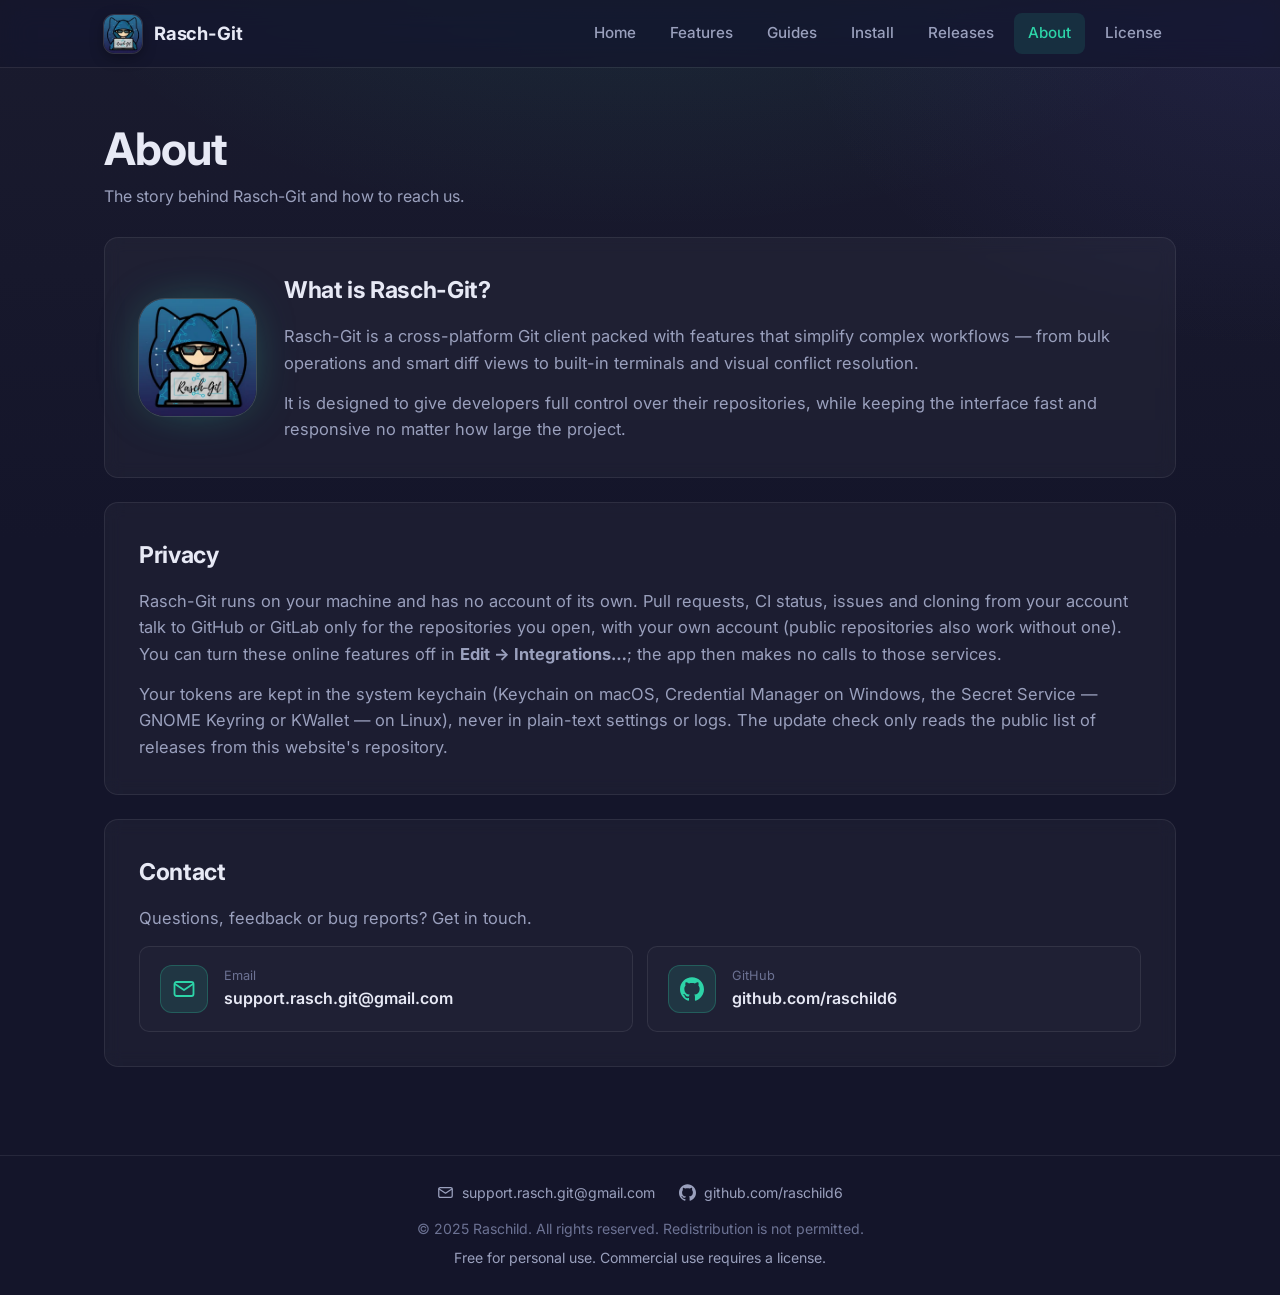
==== commit fc28d885: "Features page: seven areas, tree index with keyword search, one feature at a time; flat menu, contac" ====
--- a/about.html
+++ b/about.html
@@ -17,7 +17,7 @@
   <link rel="preconnect" href="https://fonts.googleapis.com">
   <link rel="preconnect" href="https://fonts.gstatic.com" crossorigin>
   <link rel="stylesheet" href="https://fonts.googleapis.com/css2?family=Inter:wght@400;500;600;700;800&family=JetBrains+Mono:wght@500;600&display=swap">
-  <link rel="stylesheet" href="assets/css/style.css?v=20261012">
+  <link rel="stylesheet" href="assets/css/style.css?v=20261014">
 </head>
 <body>
   <header class="navbar">
@@ -34,14 +34,8 @@
       </button>
       <ul class="nav-links" id="nav-links">
         <li><a href="index.html">Home</a></li>
-        <li class="nav-dropdown">
-          <button class="nav-dropdown-toggle" type="button" aria-expanded="false" aria-controls="nav-features-menu">Features <svg viewBox="0 0 24 24" fill="none" stroke="currentColor" stroke-width="2" stroke-linecap="round" stroke-linejoin="round" aria-hidden="true"><path d="m6 9 6 6 6-6"/></svg></button>
-          <ul class="nav-submenu" id="nav-features-menu">
-            <li><a href="features.html">Features</a></li>
-            <li><a href="features.html#integrations">Integrations</a></li>
-            <li><a href="guides.html">How-to Guides</a></li>
-          </ul>
-        </li>
+        <li><a href="features.html">Features</a></li>
+        <li><a href="guides.html">Guides</a></li>
         <li><a href="install.html">Install</a></li>
         <li><a href="releases.html">Releases</a></li>
         <li><a href="about.html" aria-current="page">About</a></li>
@@ -101,12 +95,12 @@
 
   <footer class="footer">
     <div class="container">
-      <nav class="footer-links" aria-label="Footer"><a href="index.html">Home</a><a href="features.html">Features</a><a href="guides.html">How-to Guides</a><a href="install.html">Install</a><a href="releases.html">Releases</a><a href="about.html" aria-current="page">About</a><a href="license.html">License</a></nav>
+      <nav class="footer-contact" aria-label="Contact"><a href="mailto:support.rasch.git@gmail.com"><svg viewBox="0 0 24 24" fill="none" stroke="currentColor" stroke-width="1.8" stroke-linecap="round" stroke-linejoin="round" aria-hidden="true"><rect x="2.5" y="5" width="19" height="14" rx="2"/><path d="m3 7 9 6 9-6"/></svg><span>support.rasch.git@gmail.com</span></a><a href="https://github.com/raschild6" rel="noopener"><svg viewBox="0 0 24 24" fill="currentColor" aria-hidden="true"><path d="M12 .297c-6.63 0-12 5.373-12 12 0 5.303 3.438 9.8 8.205 11.385.6.113.82-.258.82-.577 0-.285-.01-1.04-.015-2.04-3.338.724-4.042-1.61-4.042-1.61C4.422 18.07 3.633 17.7 3.633 17.7c-1.087-.744.084-.729.084-.729 1.205.084 1.838 1.236 1.838 1.236 1.07 1.835 2.809 1.305 3.495.998.108-.776.417-1.305.76-1.605-2.665-.3-5.466-1.332-5.466-5.93 0-1.31.465-2.38 1.235-3.22-.135-.303-.54-1.523.105-3.176 0 0 1.005-.322 3.3 1.23.96-.267 1.98-.399 3-.405 1.02.006 2.04.138 3 .405 2.28-1.552 3.285-1.23 3.285-1.23.645 1.653.24 2.873.12 3.176.765.84 1.23 1.91 1.23 3.22 0 4.61-2.805 5.625-5.475 5.92.42.36.81 1.096.81 2.22 0 1.606-.015 2.896-.015 3.286 0 .315.21.69.825.57C20.565 22.092 24 17.592 24 12.297c0-6.627-5.373-12-12-12"/></svg><span>github.com/raschild6</span></a></nav>
       <p>&copy; 2025 Raschild. All rights reserved. Redistribution is not permitted.</p>
       <p class="license-notice"><a href="license.html">Free for personal use. Commercial use requires a license.</a></p>
     </div>
   </footer>
 
-  <script src="assets/js/main.js?v=20261012"></script>
+  <script src="assets/js/main.js?v=20261014"></script>
 </body>
 </html>
--- a/assets/css/style.css
+++ b/assets/css/style.css
@@ -155,72 +155,6 @@
   justify-content: center;
 }
 .nav-toggle svg { width: 22px; height: 22px; }
-
-/* Features dropdown */
-.nav-dropdown { position: relative; }
-.nav-dropdown-toggle {
-  display: flex;
-  align-items: center;
-  gap: 4px;
-  padding: 8px 10px 8px 14px;
-  border: 0;
-  border-radius: 8px;
-  background: transparent;
-  color: var(--text-muted);
-  font: inherit;
-  font-weight: 500;
-  font-size: 0.95rem;
-  cursor: pointer;
-  transition: color 0.2s var(--ease), background-color 0.2s var(--ease);
-}
-.nav-dropdown-toggle svg { width: 16px; height: 16px; transition: transform 0.2s var(--ease); }
-.nav-dropdown-toggle:hover { color: var(--text); background: rgba(255, 255, 255, 0.05); }
-.nav-dropdown.active > .nav-dropdown-toggle { color: var(--accent); background: var(--accent-soft); }
-.nav-submenu {
-  position: absolute;
-  top: calc(100% + 6px);
-  left: 0;
-  z-index: 60;
-  min-width: 190px;
-  margin: 0;
-  padding: 6px;
-  list-style: none;
-  border: 1px solid var(--border-strong);
-  border-radius: var(--radius-sm);
-  background: rgba(26, 27, 46, 0.98);
-  box-shadow: 0 18px 40px -12px rgba(0, 0, 0, 0.7);
-  opacity: 0;
-  visibility: hidden;
-  transform: translateY(-4px);
-  transition: opacity 0.15s var(--ease), transform 0.15s var(--ease), visibility 0.15s;
-}
-/* Invisible bridge so the menu stays open while the pointer moves down to it */
-.nav-submenu::before { content: ""; position: absolute; left: 0; right: 0; top: -8px; height: 8px; }
-.nav-submenu li + li { margin-top: 2px; }
-.nav-submenu a { white-space: nowrap; }
-.nav-dropdown:hover > .nav-submenu,
-.nav-dropdown:focus-within > .nav-submenu,
-.nav-dropdown.open > .nav-submenu { opacity: 1; visibility: visible; transform: none; }
-.nav-dropdown:hover > .nav-dropdown-toggle svg,
-.nav-dropdown.open > .nav-dropdown-toggle svg { transform: rotate(180deg); }
-
-@media (max-width: 860px) {
-  .nav-dropdown-toggle { width: 100%; padding: 12px 14px; cursor: default; }
-  .nav-dropdown-toggle svg { display: none; }
-  .nav-dropdown-toggle:hover { background: transparent; color: var(--text-muted); }
-  .nav-submenu {
-    position: static;
-    min-width: 0;
-    padding: 0 0 0 14px;
-    border: 0;
-    background: none;
-    box-shadow: none;
-    opacity: 1;
-    visibility: visible;
-    transform: none;
-  }
-  .nav-submenu::before { display: none; }
-}
 
 /* Hamburger menu: keep the width in sync with NAV_MOBILE_QUERY in main.js */
 @media (max-width: 860px) {
@@ -457,6 +391,8 @@
   text-transform: uppercase;
   color: var(--accent);
 }
+.feature-group-title a { color: inherit; }
+.feature-group-title a:hover { color: var(--accent); }
 .feature-group-title::after {
   content: "";
   flex: 1;
@@ -868,80 +804,354 @@
 }
 
 /* ---------- Features page ---------- */
-
-.chapter-nav-sub { margin-top: 18px !important; }
-
-.feature-detail {
+/* Two-level index (search + areas → features) on the left, one feature at a
+   time on the right. Without JS every view stays on the page, in order. */
+
+.features-layout {
+  display: grid;
+  grid-template-columns: 280px minmax(0, 1fr);
+  gap: 24px;
+  align-items: start;
+  padding-bottom: 88px;
+}
+
+.feature-index {
+  position: sticky;
+  top: calc(var(--nav-h) + 20px);
+  display: flex;
+  flex-direction: column;
+  max-height: calc(100vh - var(--nav-h) - 40px);
+  max-height: calc(100dvh - var(--nav-h) - 40px);
+  padding: 12px;
+}
+.feature-tree,
+.feature-results { overflow-y: auto; min-height: 0; scrollbar-width: thin; }
+.feature-index.searching .feature-tree { display: none; }
+
+.feature-search {
+  position: relative;
+  display: none;
+  margin-bottom: 10px;
+  flex-shrink: 0;
+}
+.js .feature-search { display: block; }
+.feature-search svg {
+  position: absolute;
+  left: 12px;
+  top: 50%;
+  width: 17px;
+  height: 17px;
+  transform: translateY(-50%);
+  color: var(--text-dim);
+  pointer-events: none;
+}
+.feature-search input {
+  width: 100%;
+  height: 42px;
+  padding: 0 36px 0 38px;
+  border: 1px solid var(--border);
+  border-radius: var(--radius-sm);
+  background: rgba(0, 0, 0, 0.18);
+  color: var(--text);
+  font: inherit;
+  font-size: 0.95rem;
+}
+.feature-search input::placeholder { color: var(--text-dim); }
+.feature-search input:focus { outline: none; border-color: rgba(45, 212, 168, 0.55); box-shadow: 0 0 0 3px var(--accent-soft); }
+.feature-search input::-webkit-search-cancel-button { display: none; }
+.feature-search kbd {
+  position: absolute;
+  right: 10px;
+  top: 50%;
+  transform: translateY(-50%);
+  padding: 1px 7px;
+  border: 1px solid var(--border);
+  border-radius: 5px;
+  font: 600 0.75rem "JetBrains Mono", monospace;
+  color: var(--text-dim);
+  pointer-events: none;
+}
+.feature-search input:focus + kbd,
+.feature-search input:not(:placeholder-shown) + kbd { display: none; }
+
+.fr-count { margin: 2px 10px 8px; font-size: 0.78rem; color: var(--text-dim); }
+.fr-empty { margin: 6px 10px; font-size: 0.9rem; color: var(--text-muted); }
+.fr-empty strong { color: var(--text); }
+.fr-item {
+  display: block;
+  padding: 9px 10px;
+  border-radius: 8px;
+  color: var(--text);
+  text-decoration: none;
+}
+.fr-item + .fr-item { margin-top: 2px; }
+.fr-item:hover,
+.fr-item.active { background: var(--bg-card-hover); }
+.fr-item.active { box-shadow: inset 2px 0 0 var(--accent); }
+.fr-title { display: block; font-size: 0.93rem; font-weight: 600; }
+.fr-area { display: block; margin: 1px 0 3px; font-size: 0.72rem; letter-spacing: 0.06em; text-transform: uppercase; color: var(--text-dim); }
+.fr-snippet { display: block; font-size: 0.82rem; line-height: 1.45; color: var(--text-muted); }
+.fr-item mark,
+.feature-page mark.search-hit {
+  padding: 0 1px;
+  border-radius: 3px;
+  background: rgba(45, 212, 168, 0.22);
+  color: var(--text);
+}
+
+.fi-top {
+  display: block;
+  padding: 8px 10px;
+  border-radius: 8px;
+  color: var(--text);
+  font-size: 0.95rem;
+}
+.fi-top:hover { background: var(--bg-card-hover); color: var(--text); }
+.fi-sub {
+  margin: 18px 10px 6px;
+  font-size: 0.74rem;
+  font-weight: 600;
+  letter-spacing: 0.12em;
+  text-transform: uppercase;
+  color: var(--text-dim);
+}
+.fi-group-btn {
+  display: flex;
+  align-items: center;
+  gap: 8px;
+  width: 100%;
+  margin-top: 2px;
+  padding: 8px 10px;
+  border: 0;
+  border-radius: 8px;
+  background: none;
+  color: var(--text);
+  font: inherit;
+  font-size: 0.95rem;
+  font-weight: 600;
+  text-align: left;
+  cursor: pointer;
+}
+.fi-group-btn:hover { background: var(--bg-card-hover); }
+.fi-group-btn span { flex: 1; }
+.fi-group-btn em { font-style: normal; font-size: 0.75rem; font-weight: 500; color: var(--text-dim); }
+.fi-group-btn .chev { flex-shrink: 0; width: 14px; height: 14px; color: var(--text-dim); transition: transform 0.15s; }
+.fi-group.open .chev { transform: rotate(90deg); }
+.fi-group ul { list-style: none; margin: 2px 0 8px 17px; padding: 0 0 0 10px; border-left: 1px solid var(--border); }
+.js .fi-group:not(.open) ul { display: none; }
+.fi-group li a {
+  display: block;
+  padding: 5px 10px;
+  border-radius: 6px;
+  color: var(--text-muted);
+  font-size: 0.88rem;
+  line-height: 1.35;
+}
+.fi-group li a:hover { color: var(--text); background: var(--bg-card-hover); }
+.feature-index a.active { color: var(--accent); background: var(--accent-soft); }
+.fi-group li a.active { margin-left: -11px; padding-left: 21px; border-radius: 0 6px 6px 0; box-shadow: inset 2px 0 0 var(--accent); }
+.feature-index .badge { margin-left: 4px; padding: 0 5px; font-size: 0.58rem; }
+
+.feature-content { padding: 32px 36px; }
+.feature-view + .feature-view { margin-top: 48px; padding-top: 32px; border-top: 1px solid var(--border); }
+.js .feature-view + .feature-view { margin-top: 0; padding-top: 0; border-top: 0; }
+.feature-view { scroll-margin-top: calc(var(--nav-h) + 20px); }
+.feature-view > h2 { margin: 0 0 6px; }
+.feature-content .doc-section { margin: 0; padding: 0; }
+
+.area-grid { display: grid; grid-template-columns: repeat(2, minmax(0, 1fr)); gap: 16px; }
+.area-card {
+  padding: 20px 22px;
+  border: 1px solid var(--border);
+  border-radius: var(--radius);
+  background: var(--bg-card);
   scroll-margin-top: calc(var(--nav-h) + 20px);
-  padding: 26px 0;
-  border-top: 1px solid var(--border);
-}
-.feature-detail:last-of-type { padding-bottom: 4px; }
+}
+.area-card h3 { margin: 0 0 4px; font-size: 1.1rem; }
+.area-card p { margin: 0 0 12px; font-size: 0.92rem; color: var(--text-muted); }
+.area-card ul { display: flex; flex-wrap: wrap; gap: 6px; list-style: none; margin: 0; padding: 0; }
+.area-card li a {
+  display: inline-block;
+  padding: 4px 10px;
+  border: 1px solid var(--border);
+  border-radius: 999px;
+  color: var(--text);
+  font-size: 0.84rem;
+}
+.area-card li a:hover { border-color: var(--accent); color: var(--accent); }
+.area-card .badge { margin-left: 4px; padding: 0 5px; font-size: 0.58rem; }
+
+.feature-crumb { display: flex; gap: 8px; margin: 0 0 14px; font-size: 0.85rem; color: var(--text-dim); }
+.feature-crumb a { color: var(--text-muted); }
+.feature-crumb a:hover { color: var(--accent); }
+.feature-crumb span::before { content: "/"; margin-right: 8px; }
 
 .feature-detail-head {
   display: flex;
   align-items: flex-start;
   gap: 16px;
-  margin-bottom: 14px;
+  margin-bottom: 22px;
 }
 .feature-detail-head .feature-icon { margin-top: 2px; }
-.feature-detail h3 {
+.feature-page h2 {
   margin: 0 0 4px;
-  font-size: 1.25rem;
+  font-size: 1.6rem;
   letter-spacing: -0.015em;
-  line-height: 1.3;
-}
+  line-height: 1.25;
+}
+.feature-page h2 .badge { font-size: 0.66rem; }
 .feature-tagline {
   margin: 0;
-  font-size: 1rem;
+  font-size: 1.02rem;
   font-weight: 500;
   color: var(--accent);
 }
 
+.feature-cols { display: grid; grid-template-columns: minmax(0, 1fr) 260px; gap: 28px; align-items: start; }
+.feature-main { min-width: 0; max-width: 70ch; }
+.feature-glance {
+  margin: 0 0 18px;
+  padding: 14px 18px 14px 36px;
+  border: 1px solid rgba(45, 212, 168, 0.2);
+  border-radius: var(--radius-sm);
+  background: var(--accent-soft);
+  color: var(--text);
+}
+.feature-glance li { margin: 4px 0; }
+.feature-glance li::marker { color: var(--accent); }
 .feature-body { color: var(--text-muted); }
-.feature-body p { margin: 0 0 10px; }
-.feature-body ul { margin: 0 0 10px; padding-left: 20px; }
-.feature-body li { margin: 6px 0; }
+.feature-body p { margin: 0 0 12px; }
+.feature-body ul { margin: 0 0 12px; padding-left: 20px; }
+.feature-body li { margin: 7px 0; }
 .feature-body li::marker { color: var(--text-dim); }
 .feature-body strong { color: var(--text); font-weight: 600; }
 
-.feature-why {
-  margin: 16px 0 0;
-  padding: 16px 18px 14px;
+.feature-aside { display: grid; gap: 12px; position: sticky; top: calc(var(--nav-h) + 20px); }
+.feature-box {
+  padding: 14px 16px;
+  border: 1px solid var(--border);
   border-radius: var(--radius-sm);
-  border: 1px solid rgba(45, 212, 168, 0.2);
-  border-left: 3px solid var(--accent);
-  background: linear-gradient(135deg, rgba(45, 212, 168, 0.07), rgba(99, 102, 241, 0.05));
+  background: var(--bg-card);
+  font-size: 0.88rem;
   color: var(--text-muted);
-  font-size: 0.95rem;
-}
-.feature-why h4 {
-  margin: 0 0 8px;
-  font-size: 0.75rem;
+}
+.feature-box h3 {
+  margin: 0 0 6px;
+  font-size: 0.72rem;
   font-weight: 700;
   letter-spacing: 0.1em;
   text-transform: uppercase;
-  color: var(--accent);
-}
-.feature-why p { margin: 0; }
-.feature-why ul { margin: 0; padding-left: 18px; }
-.feature-why li { margin: 5px 0; }
+  color: var(--text-dim);
+}
+.feature-box p { margin: 0; }
+.feature-box ul { margin: 0; padding-left: 16px; }
+.feature-box li { margin: 4px 0; }
+.feature-box strong { color: var(--text); font-weight: 600; }
+.feature-guide a { font-weight: 600; }
+.feature-why { border-color: rgba(45, 212, 168, 0.2); }
+.feature-why h3 { color: var(--accent); }
 .feature-why li::marker { color: var(--accent); }
 
-.feature-where {
-  margin: 14px 0 0;
-  font-size: 0.88rem;
-  color: var(--text-dim);
-}
-.feature-where span {
-  margin-right: 6px;
-  font-size: 0.72rem;
-  font-weight: 700;
-  letter-spacing: 0.08em;
-  text-transform: uppercase;
-  color: var(--text-muted);
-}
-.feature-where strong { color: var(--text-muted); font-weight: 600; }
+.feature-gallery.shots-grid { grid-template-columns: repeat(3, minmax(0, 1fr)); margin-top: 24px; }
+.feature-gallery.shots-grid .shot:first-child { grid-column: 1 / -1; }
+.feature-gallery.shots-grid .shot:not(:first-child) figcaption { font-size: 0.78rem; }
+
+.feature-pager {
+  display: none;
+  grid-template-columns: 1fr 1fr;
+  gap: 12px;
+  margin-top: 28px;
+  padding-top: 20px;
+  border-top: 1px solid var(--border);
+}
+.js .feature-pager { display: grid; }
+.feature-pager a {
+  display: block;
+  padding: 12px 16px;
+  border: 1px solid var(--border);
+  border-radius: var(--radius-sm);
+  color: var(--text);
+}
+.feature-pager a:hover { border-color: var(--accent); color: var(--text); }
+.feature-pager small { display: block; font-size: 0.78rem; color: var(--text-dim); }
+.feature-pager .next { text-align: right; }
+
+.feature-bar,
+.feature-scrim { display: none; }
+
+@media (max-width: 1100px) {
+  .feature-cols { grid-template-columns: minmax(0, 1fr); }
+  .feature-main { max-width: none; }
+  .feature-aside { position: static; grid-template-columns: repeat(auto-fit, minmax(220px, 1fr)); }
+}
+@media (max-width: 1024px) {
+  .features-layout { grid-template-columns: 240px minmax(0, 1fr); gap: 20px; }
+}
+
+/* Phones and tablets: the index becomes a drawer opened from a sticky bar
+   ("Area › Feature") under the navbar. */
+@media (max-width: 820px) {
+  .features-layout { grid-template-columns: minmax(0, 1fr); }
+  .feature-content { padding: 22px 18px; }
+  .area-grid { grid-template-columns: minmax(0, 1fr); }
+  .feature-page h2 { font-size: 1.35rem; }
+  .feature-gallery.shots-grid { grid-template-columns: repeat(2, minmax(0, 1fr)); }
+  .feature-pager span { font-size: 0.9rem; }
+  .js .feature-bar {
+    position: sticky;
+    top: var(--nav-h);
+    z-index: 40;
+    display: flex;
+    align-items: center;
+    gap: 10px;
+    width: calc(100% + 2 * var(--gutter));
+    min-height: 48px;
+    margin: 0 calc(-1 * var(--gutter)) 14px;
+    padding: 10px max(var(--gutter), env(safe-area-inset-right)) 10px max(var(--gutter), env(safe-area-inset-left));
+    border: 0;
+    border-bottom: 1px solid var(--border);
+    background: rgba(20, 21, 42, 0.96);
+    color: var(--text);
+    font: inherit;
+    font-size: 0.95rem;
+    text-align: left;
+    cursor: pointer;
+  }
+  .feature-bar svg { flex-shrink: 0; width: 20px; height: 20px; color: var(--accent); }
+  .feature-bar span { flex: 1; min-width: 0; overflow: hidden; text-overflow: ellipsis; white-space: nowrap; }
+  .feature-bar .chev { width: 16px; transform: rotate(90deg); color: var(--text-dim); }
+  .feature-index { position: static; max-height: none; }
+  .js .feature-index {
+    position: fixed;
+    z-index: 60;
+    top: var(--nav-h);
+    bottom: 0;
+    left: 0;
+    width: min(88vw, 340px);
+    max-height: none;
+    padding-left: max(12px, env(safe-area-inset-left));
+    padding-bottom: max(12px, env(safe-area-inset-bottom));
+    border-radius: 0 var(--radius) var(--radius) 0;
+    background: #17182d;
+    transform: translateX(-105%);
+    transition: transform 0.2s;
+    visibility: hidden;
+  }
+  .feature-drawer-open .feature-index { transform: none; visibility: visible; }
+  .feature-scrim:not([hidden]) {
+    display: block;
+    position: fixed;
+    inset: var(--nav-h) 0 0 0;
+    z-index: 55;
+    background: rgba(0, 0, 0, 0.55);
+  }
+  .feature-search kbd { display: none; }
+  .fi-group-btn,
+  .fi-top { min-height: 44px; }
+  .fi-group li a { padding: 9px 10px; }
+  .feature-view,
+  .area-card { scroll-margin-top: calc(var(--nav-h) + 64px); }
+}
 
 .doc-section {
   margin-top: 24px;
@@ -1276,16 +1486,22 @@
   color: var(--text-dim);
 }
 .footer p { margin: 0; }
-.footer-links {
+.footer-contact {
   display: flex;
   flex-wrap: wrap;
   justify-content: center;
-  gap: 6px 18px;
+  gap: 6px 24px;
   margin-bottom: 14px;
 }
-.footer-links a { color: var(--text-muted); font-size: 0.88rem; }
-.footer-links a:hover,
-.footer-links a[aria-current="page"] { color: var(--accent); }
+.footer-contact a {
+  display: inline-flex;
+  align-items: center;
+  gap: 8px;
+  color: var(--text-muted);
+  font-size: 0.88rem;
+}
+.footer-contact a:hover { color: var(--accent); }
+.footer-contact svg { flex-shrink: 0; width: 17px; height: 17px; }
 .footer .license-notice { margin-top: 6px; }
 .footer .license-notice a { color: var(--text-muted); }
 .footer .license-notice a:hover { color: var(--accent); }
@@ -1314,15 +1530,14 @@
 /* Touch screens: links and small buttons get a tap area of about 44 px
    (inline padding doesn't move the text around them). */
 @media (pointer: coarse) {
-  .footer-links { gap: 0 6px; margin-bottom: 8px; }
-  .footer-links a { display: inline-flex; align-items: center; min-height: 44px; padding: 0 8px; }
+  .footer-contact { gap: 0 12px; margin-bottom: 8px; }
+  .footer-contact a { min-height: 44px; padding: 0 8px; }
   .chapter-footer a { display: inline-flex; align-items: center; min-height: 44px; }
   .hero .all-releases { margin-top: 12px; padding: 10px 8px; }
   .linux-packages a,
   .vt-links a,
   .footer .license-notice a { padding: 14px 4px; }
   .copy-btn { min-height: 40px; padding: 8px 14px; }
-  .nav-dropdown-toggle,
   .nav-links a { min-height: 44px; }
 }
 
@@ -1357,7 +1572,6 @@
   .chapter,
   .chapter-content,
   .release-detail,
-  .feature-detail,
   .guide-h,
   .doc-section { scroll-margin-top: calc(var(--nav-h) + 76px); }
 }
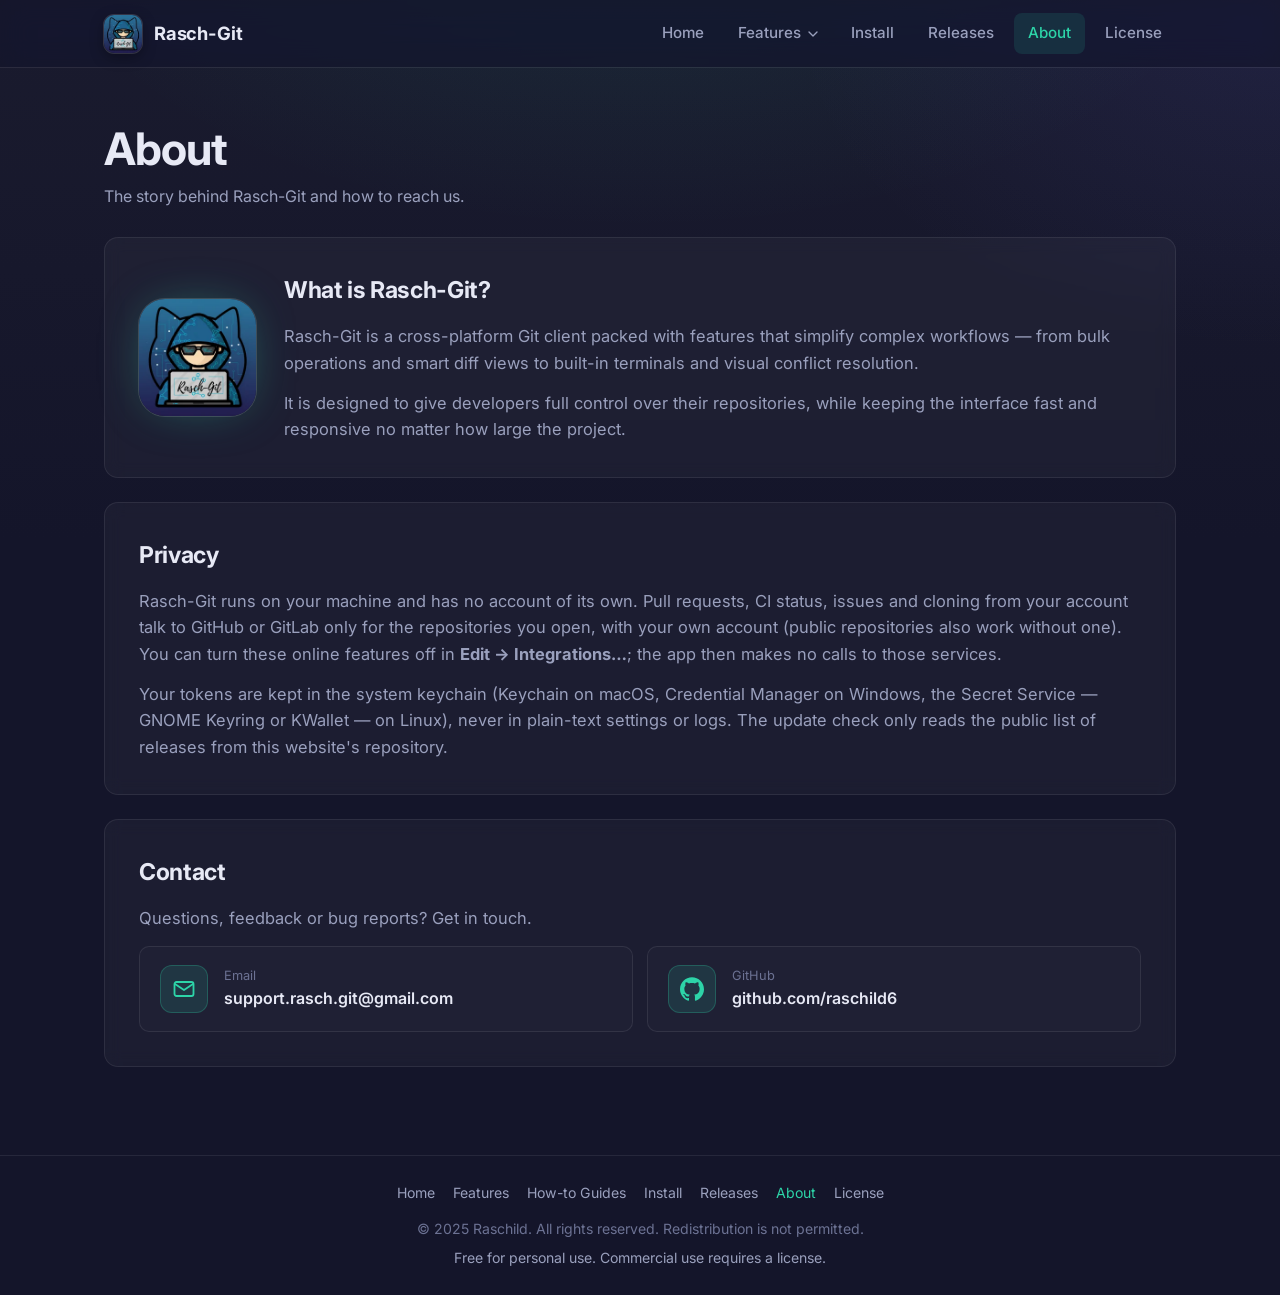
==== commit b4b98e8d: "Releases page: highlights first, smaller changes apart From 1.0.4 releases.json carries "notes" (kin" ====
--- a/about.html
+++ b/about.html
@@ -34,8 +34,14 @@
       </button>
       <ul class="nav-links" id="nav-links">
         <li><a href="index.html">Home</a></li>
-        <li><a href="features.html">Features</a></li>
-        <li><a href="guides.html">Guides</a></li>
+        <li class="nav-dropdown">
+          <button class="nav-dropdown-toggle" type="button" aria-expanded="false" aria-controls="nav-features-menu">Features <svg viewBox="0 0 24 24" fill="none" stroke="currentColor" stroke-width="2" stroke-linecap="round" stroke-linejoin="round" aria-hidden="true"><path d="m6 9 6 6 6-6"/></svg></button>
+          <ul class="nav-submenu" id="nav-features-menu">
+            <li><a href="features.html">Features</a></li>
+            <li><a href="features.html#integrations">Integrations</a></li>
+            <li><a href="guides.html">How-to Guides</a></li>
+          </ul>
+        </li>
         <li><a href="install.html">Install</a></li>
         <li><a href="releases.html">Releases</a></li>
         <li><a href="about.html" aria-current="page">About</a></li>
@@ -95,7 +101,7 @@
 
   <footer class="footer">
     <div class="container">
-      <nav class="footer-contact" aria-label="Contact"><a href="mailto:support.rasch.git@gmail.com"><svg viewBox="0 0 24 24" fill="none" stroke="currentColor" stroke-width="1.8" stroke-linecap="round" stroke-linejoin="round" aria-hidden="true"><rect x="2.5" y="5" width="19" height="14" rx="2"/><path d="m3 7 9 6 9-6"/></svg><span>support.rasch.git@gmail.com</span></a><a href="https://github.com/raschild6" rel="noopener"><svg viewBox="0 0 24 24" fill="currentColor" aria-hidden="true"><path d="M12 .297c-6.63 0-12 5.373-12 12 0 5.303 3.438 9.8 8.205 11.385.6.113.82-.258.82-.577 0-.285-.01-1.04-.015-2.04-3.338.724-4.042-1.61-4.042-1.61C4.422 18.07 3.633 17.7 3.633 17.7c-1.087-.744.084-.729.084-.729 1.205.084 1.838 1.236 1.838 1.236 1.07 1.835 2.809 1.305 3.495.998.108-.776.417-1.305.76-1.605-2.665-.3-5.466-1.332-5.466-5.93 0-1.31.465-2.38 1.235-3.22-.135-.303-.54-1.523.105-3.176 0 0 1.005-.322 3.3 1.23.96-.267 1.98-.399 3-.405 1.02.006 2.04.138 3 .405 2.28-1.552 3.285-1.23 3.285-1.23.645 1.653.24 2.873.12 3.176.765.84 1.23 1.91 1.23 3.22 0 4.61-2.805 5.625-5.475 5.92.42.36.81 1.096.81 2.22 0 1.606-.015 2.896-.015 3.286 0 .315.21.69.825.57C20.565 22.092 24 17.592 24 12.297c0-6.627-5.373-12-12-12"/></svg><span>github.com/raschild6</span></a></nav>
+      <nav class="footer-links" aria-label="Footer"><a href="index.html">Home</a><a href="features.html">Features</a><a href="guides.html">How-to Guides</a><a href="install.html">Install</a><a href="releases.html">Releases</a><a href="about.html" aria-current="page">About</a><a href="license.html">License</a></nav>
       <p>&copy; 2025 Raschild. All rights reserved. Redistribution is not permitted.</p>
       <p class="license-notice"><a href="license.html">Free for personal use. Commercial use requires a license.</a></p>
     </div>
--- a/assets/css/style.css
+++ b/assets/css/style.css
@@ -155,6 +155,72 @@
   justify-content: center;
 }
 .nav-toggle svg { width: 22px; height: 22px; }
+
+/* Features dropdown */
+.nav-dropdown { position: relative; }
+.nav-dropdown-toggle {
+  display: flex;
+  align-items: center;
+  gap: 4px;
+  padding: 8px 10px 8px 14px;
+  border: 0;
+  border-radius: 8px;
+  background: transparent;
+  color: var(--text-muted);
+  font: inherit;
+  font-weight: 500;
+  font-size: 0.95rem;
+  cursor: pointer;
+  transition: color 0.2s var(--ease), background-color 0.2s var(--ease);
+}
+.nav-dropdown-toggle svg { width: 16px; height: 16px; transition: transform 0.2s var(--ease); }
+.nav-dropdown-toggle:hover { color: var(--text); background: rgba(255, 255, 255, 0.05); }
+.nav-dropdown.active > .nav-dropdown-toggle { color: var(--accent); background: var(--accent-soft); }
+.nav-submenu {
+  position: absolute;
+  top: calc(100% + 6px);
+  left: 0;
+  z-index: 60;
+  min-width: 190px;
+  margin: 0;
+  padding: 6px;
+  list-style: none;
+  border: 1px solid var(--border-strong);
+  border-radius: var(--radius-sm);
+  background: rgba(26, 27, 46, 0.98);
+  box-shadow: 0 18px 40px -12px rgba(0, 0, 0, 0.7);
+  opacity: 0;
+  visibility: hidden;
+  transform: translateY(-4px);
+  transition: opacity 0.15s var(--ease), transform 0.15s var(--ease), visibility 0.15s;
+}
+/* Invisible bridge so the menu stays open while the pointer moves down to it */
+.nav-submenu::before { content: ""; position: absolute; left: 0; right: 0; top: -8px; height: 8px; }
+.nav-submenu li + li { margin-top: 2px; }
+.nav-submenu a { white-space: nowrap; }
+.nav-dropdown:hover > .nav-submenu,
+.nav-dropdown:focus-within > .nav-submenu,
+.nav-dropdown.open > .nav-submenu { opacity: 1; visibility: visible; transform: none; }
+.nav-dropdown:hover > .nav-dropdown-toggle svg,
+.nav-dropdown.open > .nav-dropdown-toggle svg { transform: rotate(180deg); }
+
+@media (max-width: 860px) {
+  .nav-dropdown-toggle { width: 100%; padding: 12px 14px; cursor: default; }
+  .nav-dropdown-toggle svg { display: none; }
+  .nav-dropdown-toggle:hover { background: transparent; color: var(--text-muted); }
+  .nav-submenu {
+    position: static;
+    min-width: 0;
+    padding: 0 0 0 14px;
+    border: 0;
+    background: none;
+    box-shadow: none;
+    opacity: 1;
+    visibility: visible;
+    transform: none;
+  }
+  .nav-submenu::before { display: none; }
+}
 
 /* Hamburger menu: keep the width in sync with NAV_MOBILE_QUERY in main.js */
 @media (max-width: 860px) {
@@ -391,8 +457,6 @@
   text-transform: uppercase;
   color: var(--accent);
 }
-.feature-group-title a { color: inherit; }
-.feature-group-title a:hover { color: var(--accent); }
 .feature-group-title::after {
   content: "";
   flex: 1;
@@ -546,6 +610,45 @@
 .changelog ul { margin: 0; padding-left: 22px; color: var(--text-muted); }
 .changelog li { margin: 6px 0; }
 .changelog li::marker { color: var(--text-dim); }
+.changelog li strong { color: var(--text); font-weight: 600; }
+
+/* Release notes with levels (1.0.4 on): highlights as cards with a badge,
+   the smaller changes small and dim. */
+.changelog .highlights { display: grid; gap: 10px; }
+.changelog .highlight {
+  display: flex;
+  gap: 14px;
+  align-items: flex-start;
+  padding: 14px 16px;
+  border: 1px solid var(--border);
+  border-radius: var(--radius-sm);
+  background: var(--bg-card);
+}
+.changelog .highlight p { margin: 0; }
+.changelog .highlight-title { color: var(--text); font-weight: 600; }
+.changelog .highlight-text { margin-top: 4px !important; color: var(--text-muted); }
+.note-badge {
+  flex: none;
+  min-width: 74px;
+  margin-top: 2px;
+  padding: 2px 8px;
+  border-radius: 999px;
+  font-size: 0.72rem;
+  font-weight: 700;
+  letter-spacing: 0.04em;
+  text-align: center;
+  text-transform: uppercase;
+}
+.note-new { color: #0b1f19; background: var(--accent); }
+.note-improve { color: #0b1530; background: #7aa7ff; }
+.note-fix { color: #1d1033; background: #c4a3ff; }
+.changelog h4.minor { color: var(--text-dim); }
+.changelog h4.minor::before { background: var(--text-dim); box-shadow: none; }
+.changelog ul.minor { color: var(--text-dim); font-size: 0.88rem; }
+.changelog ul.minor li { margin: 3px 0; }
+@media (max-width: 600px) {
+  .changelog .highlight { flex-direction: column; gap: 8px; }
+}
 
 @media (max-width: 1024px) {
   .releases,
@@ -804,354 +907,80 @@
 }
 
 /* ---------- Features page ---------- */
-/* Two-level index (search + areas → features) on the left, one feature at a
-   time on the right. Without JS every view stays on the page, in order. */
-
-.features-layout {
-  display: grid;
-  grid-template-columns: 280px minmax(0, 1fr);
-  gap: 24px;
-  align-items: start;
-  padding-bottom: 88px;
-}
-
-.feature-index {
-  position: sticky;
-  top: calc(var(--nav-h) + 20px);
-  display: flex;
-  flex-direction: column;
-  max-height: calc(100vh - var(--nav-h) - 40px);
-  max-height: calc(100dvh - var(--nav-h) - 40px);
-  padding: 12px;
-}
-.feature-tree,
-.feature-results { overflow-y: auto; min-height: 0; scrollbar-width: thin; }
-.feature-index.searching .feature-tree { display: none; }
-
-.feature-search {
-  position: relative;
-  display: none;
-  margin-bottom: 10px;
-  flex-shrink: 0;
-}
-.js .feature-search { display: block; }
-.feature-search svg {
-  position: absolute;
-  left: 12px;
-  top: 50%;
-  width: 17px;
-  height: 17px;
-  transform: translateY(-50%);
-  color: var(--text-dim);
-  pointer-events: none;
-}
-.feature-search input {
-  width: 100%;
-  height: 42px;
-  padding: 0 36px 0 38px;
-  border: 1px solid var(--border);
-  border-radius: var(--radius-sm);
-  background: rgba(0, 0, 0, 0.18);
-  color: var(--text);
-  font: inherit;
-  font-size: 0.95rem;
-}
-.feature-search input::placeholder { color: var(--text-dim); }
-.feature-search input:focus { outline: none; border-color: rgba(45, 212, 168, 0.55); box-shadow: 0 0 0 3px var(--accent-soft); }
-.feature-search input::-webkit-search-cancel-button { display: none; }
-.feature-search kbd {
-  position: absolute;
-  right: 10px;
-  top: 50%;
-  transform: translateY(-50%);
-  padding: 1px 7px;
-  border: 1px solid var(--border);
-  border-radius: 5px;
-  font: 600 0.75rem "JetBrains Mono", monospace;
-  color: var(--text-dim);
-  pointer-events: none;
-}
-.feature-search input:focus + kbd,
-.feature-search input:not(:placeholder-shown) + kbd { display: none; }
-
-.fr-count { margin: 2px 10px 8px; font-size: 0.78rem; color: var(--text-dim); }
-.fr-empty { margin: 6px 10px; font-size: 0.9rem; color: var(--text-muted); }
-.fr-empty strong { color: var(--text); }
-.fr-item {
-  display: block;
-  padding: 9px 10px;
-  border-radius: 8px;
-  color: var(--text);
-  text-decoration: none;
-}
-.fr-item + .fr-item { margin-top: 2px; }
-.fr-item:hover,
-.fr-item.active { background: var(--bg-card-hover); }
-.fr-item.active { box-shadow: inset 2px 0 0 var(--accent); }
-.fr-title { display: block; font-size: 0.93rem; font-weight: 600; }
-.fr-area { display: block; margin: 1px 0 3px; font-size: 0.72rem; letter-spacing: 0.06em; text-transform: uppercase; color: var(--text-dim); }
-.fr-snippet { display: block; font-size: 0.82rem; line-height: 1.45; color: var(--text-muted); }
-.fr-item mark,
-.feature-page mark.search-hit {
-  padding: 0 1px;
-  border-radius: 3px;
-  background: rgba(45, 212, 168, 0.22);
-  color: var(--text);
-}
-
-.fi-top {
-  display: block;
-  padding: 8px 10px;
-  border-radius: 8px;
-  color: var(--text);
-  font-size: 0.95rem;
-}
-.fi-top:hover { background: var(--bg-card-hover); color: var(--text); }
-.fi-sub {
-  margin: 18px 10px 6px;
-  font-size: 0.74rem;
-  font-weight: 600;
-  letter-spacing: 0.12em;
-  text-transform: uppercase;
-  color: var(--text-dim);
-}
-.fi-group-btn {
-  display: flex;
-  align-items: center;
-  gap: 8px;
-  width: 100%;
-  margin-top: 2px;
-  padding: 8px 10px;
-  border: 0;
-  border-radius: 8px;
-  background: none;
-  color: var(--text);
-  font: inherit;
-  font-size: 0.95rem;
-  font-weight: 600;
-  text-align: left;
-  cursor: pointer;
-}
-.fi-group-btn:hover { background: var(--bg-card-hover); }
-.fi-group-btn span { flex: 1; }
-.fi-group-btn em { font-style: normal; font-size: 0.75rem; font-weight: 500; color: var(--text-dim); }
-.fi-group-btn .chev { flex-shrink: 0; width: 14px; height: 14px; color: var(--text-dim); transition: transform 0.15s; }
-.fi-group.open .chev { transform: rotate(90deg); }
-.fi-group ul { list-style: none; margin: 2px 0 8px 17px; padding: 0 0 0 10px; border-left: 1px solid var(--border); }
-.js .fi-group:not(.open) ul { display: none; }
-.fi-group li a {
-  display: block;
-  padding: 5px 10px;
-  border-radius: 6px;
-  color: var(--text-muted);
-  font-size: 0.88rem;
-  line-height: 1.35;
-}
-.fi-group li a:hover { color: var(--text); background: var(--bg-card-hover); }
-.feature-index a.active { color: var(--accent); background: var(--accent-soft); }
-.fi-group li a.active { margin-left: -11px; padding-left: 21px; border-radius: 0 6px 6px 0; box-shadow: inset 2px 0 0 var(--accent); }
-.feature-index .badge { margin-left: 4px; padding: 0 5px; font-size: 0.58rem; }
-
-.feature-content { padding: 32px 36px; }
-.feature-view + .feature-view { margin-top: 48px; padding-top: 32px; border-top: 1px solid var(--border); }
-.js .feature-view + .feature-view { margin-top: 0; padding-top: 0; border-top: 0; }
-.feature-view { scroll-margin-top: calc(var(--nav-h) + 20px); }
-.feature-view > h2 { margin: 0 0 6px; }
-.feature-content .doc-section { margin: 0; padding: 0; }
-
-.area-grid { display: grid; grid-template-columns: repeat(2, minmax(0, 1fr)); gap: 16px; }
-.area-card {
-  padding: 20px 22px;
-  border: 1px solid var(--border);
-  border-radius: var(--radius);
-  background: var(--bg-card);
+
+.chapter-nav-sub { margin-top: 18px !important; }
+
+.feature-detail {
   scroll-margin-top: calc(var(--nav-h) + 20px);
-}
-.area-card h3 { margin: 0 0 4px; font-size: 1.1rem; }
-.area-card p { margin: 0 0 12px; font-size: 0.92rem; color: var(--text-muted); }
-.area-card ul { display: flex; flex-wrap: wrap; gap: 6px; list-style: none; margin: 0; padding: 0; }
-.area-card li a {
-  display: inline-block;
-  padding: 4px 10px;
-  border: 1px solid var(--border);
-  border-radius: 999px;
-  color: var(--text);
-  font-size: 0.84rem;
-}
-.area-card li a:hover { border-color: var(--accent); color: var(--accent); }
-.area-card .badge { margin-left: 4px; padding: 0 5px; font-size: 0.58rem; }
-
-.feature-crumb { display: flex; gap: 8px; margin: 0 0 14px; font-size: 0.85rem; color: var(--text-dim); }
-.feature-crumb a { color: var(--text-muted); }
-.feature-crumb a:hover { color: var(--accent); }
-.feature-crumb span::before { content: "/"; margin-right: 8px; }
+  padding: 26px 0;
+  border-top: 1px solid var(--border);
+}
+.feature-detail:last-of-type { padding-bottom: 4px; }
 
 .feature-detail-head {
   display: flex;
   align-items: flex-start;
   gap: 16px;
-  margin-bottom: 22px;
+  margin-bottom: 14px;
 }
 .feature-detail-head .feature-icon { margin-top: 2px; }
-.feature-page h2 {
+.feature-detail h3 {
   margin: 0 0 4px;
-  font-size: 1.6rem;
+  font-size: 1.25rem;
   letter-spacing: -0.015em;
-  line-height: 1.25;
-}
-.feature-page h2 .badge { font-size: 0.66rem; }
+  line-height: 1.3;
+}
 .feature-tagline {
   margin: 0;
-  font-size: 1.02rem;
+  font-size: 1rem;
   font-weight: 500;
   color: var(--accent);
 }
 
-.feature-cols { display: grid; grid-template-columns: minmax(0, 1fr) 260px; gap: 28px; align-items: start; }
-.feature-main { min-width: 0; max-width: 70ch; }
-.feature-glance {
-  margin: 0 0 18px;
-  padding: 14px 18px 14px 36px;
-  border: 1px solid rgba(45, 212, 168, 0.2);
-  border-radius: var(--radius-sm);
-  background: var(--accent-soft);
-  color: var(--text);
-}
-.feature-glance li { margin: 4px 0; }
-.feature-glance li::marker { color: var(--accent); }
 .feature-body { color: var(--text-muted); }
-.feature-body p { margin: 0 0 12px; }
-.feature-body ul { margin: 0 0 12px; padding-left: 20px; }
-.feature-body li { margin: 7px 0; }
+.feature-body p { margin: 0 0 10px; }
+.feature-body ul { margin: 0 0 10px; padding-left: 20px; }
+.feature-body li { margin: 6px 0; }
 .feature-body li::marker { color: var(--text-dim); }
 .feature-body strong { color: var(--text); font-weight: 600; }
 
-.feature-aside { display: grid; gap: 12px; position: sticky; top: calc(var(--nav-h) + 20px); }
-.feature-box {
-  padding: 14px 16px;
-  border: 1px solid var(--border);
+.feature-why {
+  margin: 16px 0 0;
+  padding: 16px 18px 14px;
   border-radius: var(--radius-sm);
-  background: var(--bg-card);
-  font-size: 0.88rem;
+  border: 1px solid rgba(45, 212, 168, 0.2);
+  border-left: 3px solid var(--accent);
+  background: linear-gradient(135deg, rgba(45, 212, 168, 0.07), rgba(99, 102, 241, 0.05));
   color: var(--text-muted);
-}
-.feature-box h3 {
-  margin: 0 0 6px;
-  font-size: 0.72rem;
+  font-size: 0.95rem;
+}
+.feature-why h4 {
+  margin: 0 0 8px;
+  font-size: 0.75rem;
   font-weight: 700;
   letter-spacing: 0.1em;
   text-transform: uppercase;
+  color: var(--accent);
+}
+.feature-why p { margin: 0; }
+.feature-why ul { margin: 0; padding-left: 18px; }
+.feature-why li { margin: 5px 0; }
+.feature-why li::marker { color: var(--accent); }
+
+.feature-where {
+  margin: 14px 0 0;
+  font-size: 0.88rem;
   color: var(--text-dim);
 }
-.feature-box p { margin: 0; }
-.feature-box ul { margin: 0; padding-left: 16px; }
-.feature-box li { margin: 4px 0; }
-.feature-box strong { color: var(--text); font-weight: 600; }
-.feature-guide a { font-weight: 600; }
-.feature-why { border-color: rgba(45, 212, 168, 0.2); }
-.feature-why h3 { color: var(--accent); }
-.feature-why li::marker { color: var(--accent); }
-
-.feature-gallery.shots-grid { grid-template-columns: repeat(3, minmax(0, 1fr)); margin-top: 24px; }
-.feature-gallery.shots-grid .shot:first-child { grid-column: 1 / -1; }
-.feature-gallery.shots-grid .shot:not(:first-child) figcaption { font-size: 0.78rem; }
-
-.feature-pager {
-  display: none;
-  grid-template-columns: 1fr 1fr;
-  gap: 12px;
-  margin-top: 28px;
-  padding-top: 20px;
-  border-top: 1px solid var(--border);
-}
-.js .feature-pager { display: grid; }
-.feature-pager a {
-  display: block;
-  padding: 12px 16px;
-  border: 1px solid var(--border);
-  border-radius: var(--radius-sm);
-  color: var(--text);
-}
-.feature-pager a:hover { border-color: var(--accent); color: var(--text); }
-.feature-pager small { display: block; font-size: 0.78rem; color: var(--text-dim); }
-.feature-pager .next { text-align: right; }
-
-.feature-bar,
-.feature-scrim { display: none; }
-
-@media (max-width: 1100px) {
-  .feature-cols { grid-template-columns: minmax(0, 1fr); }
-  .feature-main { max-width: none; }
-  .feature-aside { position: static; grid-template-columns: repeat(auto-fit, minmax(220px, 1fr)); }
-}
-@media (max-width: 1024px) {
-  .features-layout { grid-template-columns: 240px minmax(0, 1fr); gap: 20px; }
-}
-
-/* Phones and tablets: the index becomes a drawer opened from a sticky bar
-   ("Area › Feature") under the navbar. */
-@media (max-width: 820px) {
-  .features-layout { grid-template-columns: minmax(0, 1fr); }
-  .feature-content { padding: 22px 18px; }
-  .area-grid { grid-template-columns: minmax(0, 1fr); }
-  .feature-page h2 { font-size: 1.35rem; }
-  .feature-gallery.shots-grid { grid-template-columns: repeat(2, minmax(0, 1fr)); }
-  .feature-pager span { font-size: 0.9rem; }
-  .js .feature-bar {
-    position: sticky;
-    top: var(--nav-h);
-    z-index: 40;
-    display: flex;
-    align-items: center;
-    gap: 10px;
-    width: calc(100% + 2 * var(--gutter));
-    min-height: 48px;
-    margin: 0 calc(-1 * var(--gutter)) 14px;
-    padding: 10px max(var(--gutter), env(safe-area-inset-right)) 10px max(var(--gutter), env(safe-area-inset-left));
-    border: 0;
-    border-bottom: 1px solid var(--border);
-    background: rgba(20, 21, 42, 0.96);
-    color: var(--text);
-    font: inherit;
-    font-size: 0.95rem;
-    text-align: left;
-    cursor: pointer;
-  }
-  .feature-bar svg { flex-shrink: 0; width: 20px; height: 20px; color: var(--accent); }
-  .feature-bar span { flex: 1; min-width: 0; overflow: hidden; text-overflow: ellipsis; white-space: nowrap; }
-  .feature-bar .chev { width: 16px; transform: rotate(90deg); color: var(--text-dim); }
-  .feature-index { position: static; max-height: none; }
-  .js .feature-index {
-    position: fixed;
-    z-index: 60;
-    top: var(--nav-h);
-    bottom: 0;
-    left: 0;
-    width: min(88vw, 340px);
-    max-height: none;
-    padding-left: max(12px, env(safe-area-inset-left));
-    padding-bottom: max(12px, env(safe-area-inset-bottom));
-    border-radius: 0 var(--radius) var(--radius) 0;
-    background: #17182d;
-    transform: translateX(-105%);
-    transition: transform 0.2s;
-    visibility: hidden;
-  }
-  .feature-drawer-open .feature-index { transform: none; visibility: visible; }
-  .feature-scrim:not([hidden]) {
-    display: block;
-    position: fixed;
-    inset: var(--nav-h) 0 0 0;
-    z-index: 55;
-    background: rgba(0, 0, 0, 0.55);
-  }
-  .feature-search kbd { display: none; }
-  .fi-group-btn,
-  .fi-top { min-height: 44px; }
-  .fi-group li a { padding: 9px 10px; }
-  .feature-view,
-  .area-card { scroll-margin-top: calc(var(--nav-h) + 64px); }
-}
+.feature-where span {
+  margin-right: 6px;
+  font-size: 0.72rem;
+  font-weight: 700;
+  letter-spacing: 0.08em;
+  text-transform: uppercase;
+  color: var(--text-muted);
+}
+.feature-where strong { color: var(--text-muted); font-weight: 600; }
 
 .doc-section {
   margin-top: 24px;
@@ -1486,22 +1315,16 @@
   color: var(--text-dim);
 }
 .footer p { margin: 0; }
-.footer-contact {
+.footer-links {
   display: flex;
   flex-wrap: wrap;
   justify-content: center;
-  gap: 6px 24px;
+  gap: 6px 18px;
   margin-bottom: 14px;
 }
-.footer-contact a {
-  display: inline-flex;
-  align-items: center;
-  gap: 8px;
-  color: var(--text-muted);
-  font-size: 0.88rem;
-}
-.footer-contact a:hover { color: var(--accent); }
-.footer-contact svg { flex-shrink: 0; width: 17px; height: 17px; }
+.footer-links a { color: var(--text-muted); font-size: 0.88rem; }
+.footer-links a:hover,
+.footer-links a[aria-current="page"] { color: var(--accent); }
 .footer .license-notice { margin-top: 6px; }
 .footer .license-notice a { color: var(--text-muted); }
 .footer .license-notice a:hover { color: var(--accent); }
@@ -1530,14 +1353,15 @@
 /* Touch screens: links and small buttons get a tap area of about 44 px
    (inline padding doesn't move the text around them). */
 @media (pointer: coarse) {
-  .footer-contact { gap: 0 12px; margin-bottom: 8px; }
-  .footer-contact a { min-height: 44px; padding: 0 8px; }
+  .footer-links { gap: 0 6px; margin-bottom: 8px; }
+  .footer-links a { display: inline-flex; align-items: center; min-height: 44px; padding: 0 8px; }
   .chapter-footer a { display: inline-flex; align-items: center; min-height: 44px; }
   .hero .all-releases { margin-top: 12px; padding: 10px 8px; }
   .linux-packages a,
   .vt-links a,
   .footer .license-notice a { padding: 14px 4px; }
   .copy-btn { min-height: 40px; padding: 8px 14px; }
+  .nav-dropdown-toggle,
   .nav-links a { min-height: 44px; }
 }
 
@@ -1572,6 +1396,7 @@
   .chapter,
   .chapter-content,
   .release-detail,
+  .feature-detail,
   .guide-h,
   .doc-section { scroll-margin-top: calc(var(--nav-h) + 76px); }
 }
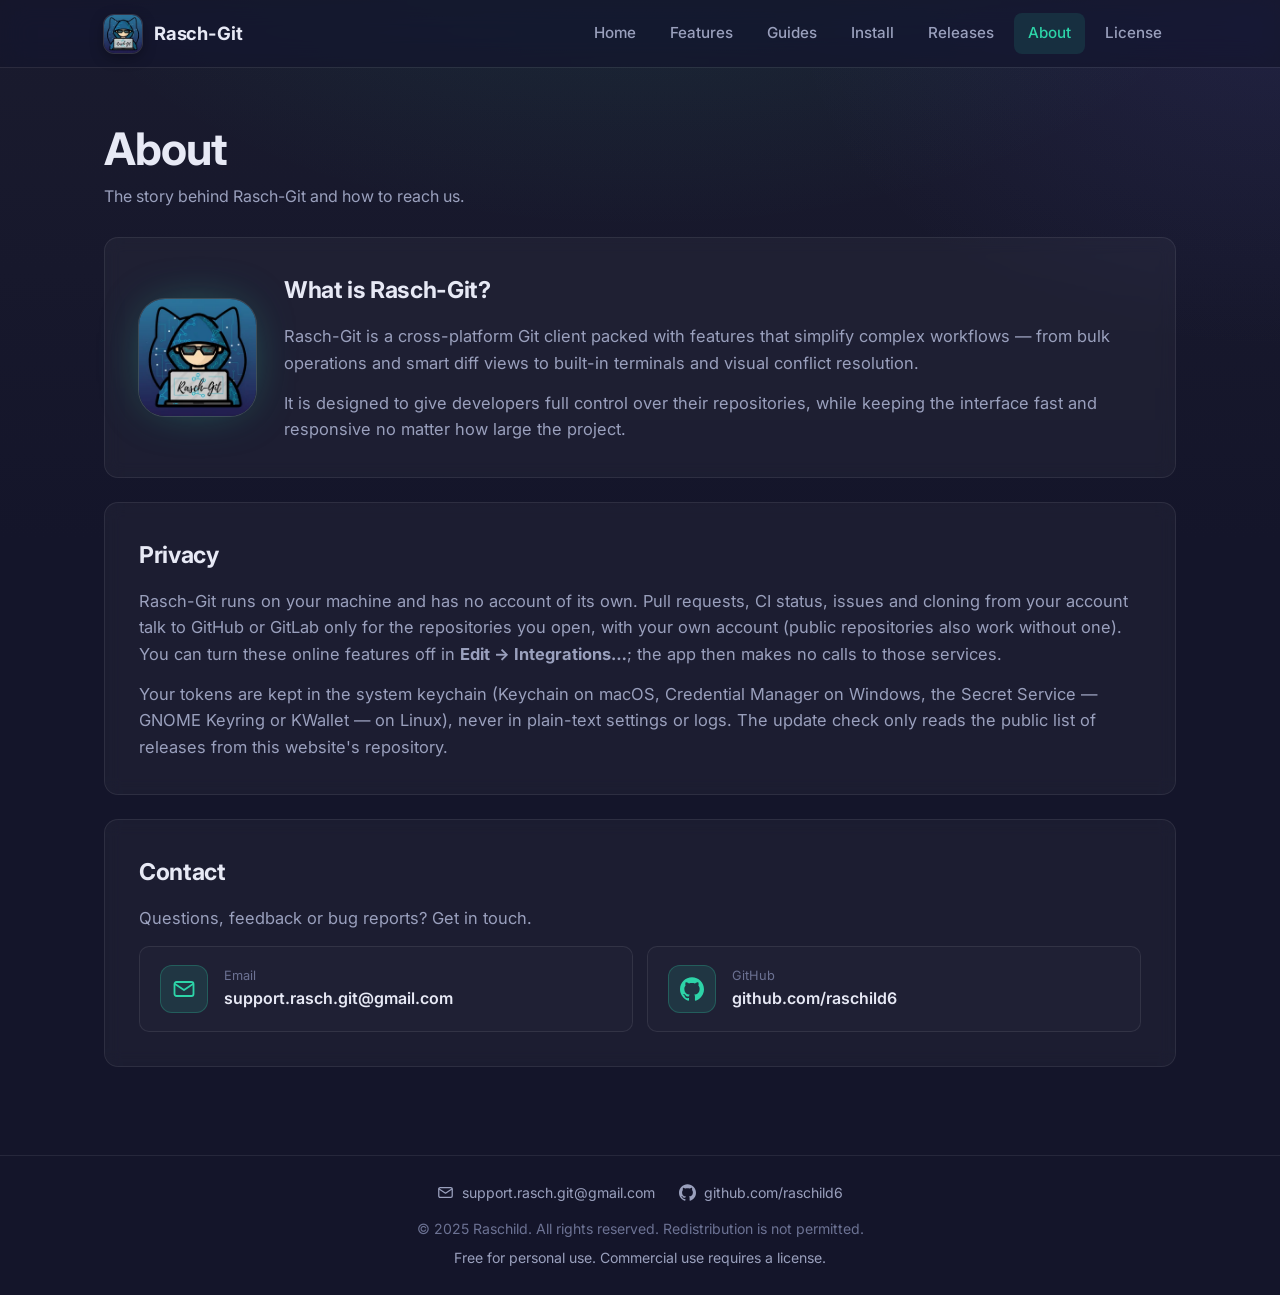
==== commit e0e5758e: "Merge pull request #23 from raschild6/claude/project-thread-fken07 Features page: seven areas, tree " ====
--- a/about.html
+++ b/about.html
@@ -34,14 +34,8 @@
       </button>
       <ul class="nav-links" id="nav-links">
         <li><a href="index.html">Home</a></li>
-        <li class="nav-dropdown">
-          <button class="nav-dropdown-toggle" type="button" aria-expanded="false" aria-controls="nav-features-menu">Features <svg viewBox="0 0 24 24" fill="none" stroke="currentColor" stroke-width="2" stroke-linecap="round" stroke-linejoin="round" aria-hidden="true"><path d="m6 9 6 6 6-6"/></svg></button>
-          <ul class="nav-submenu" id="nav-features-menu">
-            <li><a href="features.html">Features</a></li>
-            <li><a href="features.html#integrations">Integrations</a></li>
-            <li><a href="guides.html">How-to Guides</a></li>
-          </ul>
-        </li>
+        <li><a href="features.html">Features</a></li>
+        <li><a href="guides.html">Guides</a></li>
         <li><a href="install.html">Install</a></li>
         <li><a href="releases.html">Releases</a></li>
         <li><a href="about.html" aria-current="page">About</a></li>
@@ -101,7 +95,7 @@
 
   <footer class="footer">
     <div class="container">
-      <nav class="footer-links" aria-label="Footer"><a href="index.html">Home</a><a href="features.html">Features</a><a href="guides.html">How-to Guides</a><a href="install.html">Install</a><a href="releases.html">Releases</a><a href="about.html" aria-current="page">About</a><a href="license.html">License</a></nav>
+      <nav class="footer-contact" aria-label="Contact"><a href="mailto:support.rasch.git@gmail.com"><svg viewBox="0 0 24 24" fill="none" stroke="currentColor" stroke-width="1.8" stroke-linecap="round" stroke-linejoin="round" aria-hidden="true"><rect x="2.5" y="5" width="19" height="14" rx="2"/><path d="m3 7 9 6 9-6"/></svg><span>support.rasch.git@gmail.com</span></a><a href="https://github.com/raschild6" rel="noopener"><svg viewBox="0 0 24 24" fill="currentColor" aria-hidden="true"><path d="M12 .297c-6.63 0-12 5.373-12 12 0 5.303 3.438 9.8 8.205 11.385.6.113.82-.258.82-.577 0-.285-.01-1.04-.015-2.04-3.338.724-4.042-1.61-4.042-1.61C4.422 18.07 3.633 17.7 3.633 17.7c-1.087-.744.084-.729.084-.729 1.205.084 1.838 1.236 1.838 1.236 1.07 1.835 2.809 1.305 3.495.998.108-.776.417-1.305.76-1.605-2.665-.3-5.466-1.332-5.466-5.93 0-1.31.465-2.38 1.235-3.22-.135-.303-.54-1.523.105-3.176 0 0 1.005-.322 3.3 1.23.96-.267 1.98-.399 3-.405 1.02.006 2.04.138 3 .405 2.28-1.552 3.285-1.23 3.285-1.23.645 1.653.24 2.873.12 3.176.765.84 1.23 1.91 1.23 3.22 0 4.61-2.805 5.625-5.475 5.92.42.36.81 1.096.81 2.22 0 1.606-.015 2.896-.015 3.286 0 .315.21.69.825.57C20.565 22.092 24 17.592 24 12.297c0-6.627-5.373-12-12-12"/></svg><span>github.com/raschild6</span></a></nav>
       <p>&copy; 2025 Raschild. All rights reserved. Redistribution is not permitted.</p>
       <p class="license-notice"><a href="license.html">Free for personal use. Commercial use requires a license.</a></p>
     </div>
--- a/assets/css/style.css
+++ b/assets/css/style.css
@@ -155,72 +155,6 @@
   justify-content: center;
 }
 .nav-toggle svg { width: 22px; height: 22px; }
-
-/* Features dropdown */
-.nav-dropdown { position: relative; }
-.nav-dropdown-toggle {
-  display: flex;
-  align-items: center;
-  gap: 4px;
-  padding: 8px 10px 8px 14px;
-  border: 0;
-  border-radius: 8px;
-  background: transparent;
-  color: var(--text-muted);
-  font: inherit;
-  font-weight: 500;
-  font-size: 0.95rem;
-  cursor: pointer;
-  transition: color 0.2s var(--ease), background-color 0.2s var(--ease);
-}
-.nav-dropdown-toggle svg { width: 16px; height: 16px; transition: transform 0.2s var(--ease); }
-.nav-dropdown-toggle:hover { color: var(--text); background: rgba(255, 255, 255, 0.05); }
-.nav-dropdown.active > .nav-dropdown-toggle { color: var(--accent); background: var(--accent-soft); }
-.nav-submenu {
-  position: absolute;
-  top: calc(100% + 6px);
-  left: 0;
-  z-index: 60;
-  min-width: 190px;
-  margin: 0;
-  padding: 6px;
-  list-style: none;
-  border: 1px solid var(--border-strong);
-  border-radius: var(--radius-sm);
-  background: rgba(26, 27, 46, 0.98);
-  box-shadow: 0 18px 40px -12px rgba(0, 0, 0, 0.7);
-  opacity: 0;
-  visibility: hidden;
-  transform: translateY(-4px);
-  transition: opacity 0.15s var(--ease), transform 0.15s var(--ease), visibility 0.15s;
-}
-/* Invisible bridge so the menu stays open while the pointer moves down to it */
-.nav-submenu::before { content: ""; position: absolute; left: 0; right: 0; top: -8px; height: 8px; }
-.nav-submenu li + li { margin-top: 2px; }
-.nav-submenu a { white-space: nowrap; }
-.nav-dropdown:hover > .nav-submenu,
-.nav-dropdown:focus-within > .nav-submenu,
-.nav-dropdown.open > .nav-submenu { opacity: 1; visibility: visible; transform: none; }
-.nav-dropdown:hover > .nav-dropdown-toggle svg,
-.nav-dropdown.open > .nav-dropdown-toggle svg { transform: rotate(180deg); }
-
-@media (max-width: 860px) {
-  .nav-dropdown-toggle { width: 100%; padding: 12px 14px; cursor: default; }
-  .nav-dropdown-toggle svg { display: none; }
-  .nav-dropdown-toggle:hover { background: transparent; color: var(--text-muted); }
-  .nav-submenu {
-    position: static;
-    min-width: 0;
-    padding: 0 0 0 14px;
-    border: 0;
-    background: none;
-    box-shadow: none;
-    opacity: 1;
-    visibility: visible;
-    transform: none;
-  }
-  .nav-submenu::before { display: none; }
-}
 
 /* Hamburger menu: keep the width in sync with NAV_MOBILE_QUERY in main.js */
 @media (max-width: 860px) {
@@ -457,6 +391,8 @@
   text-transform: uppercase;
   color: var(--accent);
 }
+.feature-group-title a { color: inherit; }
+.feature-group-title a:hover { color: var(--accent); }
 .feature-group-title::after {
   content: "";
   flex: 1;
@@ -610,45 +546,6 @@
 .changelog ul { margin: 0; padding-left: 22px; color: var(--text-muted); }
 .changelog li { margin: 6px 0; }
 .changelog li::marker { color: var(--text-dim); }
-.changelog li strong { color: var(--text); font-weight: 600; }
-
-/* Release notes with levels (1.0.4 on): highlights as cards with a badge,
-   the smaller changes small and dim. */
-.changelog .highlights { display: grid; gap: 10px; }
-.changelog .highlight {
-  display: flex;
-  gap: 14px;
-  align-items: flex-start;
-  padding: 14px 16px;
-  border: 1px solid var(--border);
-  border-radius: var(--radius-sm);
-  background: var(--bg-card);
-}
-.changelog .highlight p { margin: 0; }
-.changelog .highlight-title { color: var(--text); font-weight: 600; }
-.changelog .highlight-text { margin-top: 4px !important; color: var(--text-muted); }
-.note-badge {
-  flex: none;
-  min-width: 74px;
-  margin-top: 2px;
-  padding: 2px 8px;
-  border-radius: 999px;
-  font-size: 0.72rem;
-  font-weight: 700;
-  letter-spacing: 0.04em;
-  text-align: center;
-  text-transform: uppercase;
-}
-.note-new { color: #0b1f19; background: var(--accent); }
-.note-improve { color: #0b1530; background: #7aa7ff; }
-.note-fix { color: #1d1033; background: #c4a3ff; }
-.changelog h4.minor { color: var(--text-dim); }
-.changelog h4.minor::before { background: var(--text-dim); box-shadow: none; }
-.changelog ul.minor { color: var(--text-dim); font-size: 0.88rem; }
-.changelog ul.minor li { margin: 3px 0; }
-@media (max-width: 600px) {
-  .changelog .highlight { flex-direction: column; gap: 8px; }
-}
 
 @media (max-width: 1024px) {
   .releases,
@@ -907,80 +804,354 @@
 }
 
 /* ---------- Features page ---------- */
-
-.chapter-nav-sub { margin-top: 18px !important; }
-
-.feature-detail {
+/* Two-level index (search + areas → features) on the left, one feature at a
+   time on the right. Without JS every view stays on the page, in order. */
+
+.features-layout {
+  display: grid;
+  grid-template-columns: 280px minmax(0, 1fr);
+  gap: 24px;
+  align-items: start;
+  padding-bottom: 88px;
+}
+
+.feature-index {
+  position: sticky;
+  top: calc(var(--nav-h) + 20px);
+  display: flex;
+  flex-direction: column;
+  max-height: calc(100vh - var(--nav-h) - 40px);
+  max-height: calc(100dvh - var(--nav-h) - 40px);
+  padding: 12px;
+}
+.feature-tree,
+.feature-results { overflow-y: auto; min-height: 0; scrollbar-width: thin; }
+.feature-index.searching .feature-tree { display: none; }
+
+.feature-search {
+  position: relative;
+  display: none;
+  margin-bottom: 10px;
+  flex-shrink: 0;
+}
+.js .feature-search { display: block; }
+.feature-search svg {
+  position: absolute;
+  left: 12px;
+  top: 50%;
+  width: 17px;
+  height: 17px;
+  transform: translateY(-50%);
+  color: var(--text-dim);
+  pointer-events: none;
+}
+.feature-search input {
+  width: 100%;
+  height: 42px;
+  padding: 0 36px 0 38px;
+  border: 1px solid var(--border);
+  border-radius: var(--radius-sm);
+  background: rgba(0, 0, 0, 0.18);
+  color: var(--text);
+  font: inherit;
+  font-size: 0.95rem;
+}
+.feature-search input::placeholder { color: var(--text-dim); }
+.feature-search input:focus { outline: none; border-color: rgba(45, 212, 168, 0.55); box-shadow: 0 0 0 3px var(--accent-soft); }
+.feature-search input::-webkit-search-cancel-button { display: none; }
+.feature-search kbd {
+  position: absolute;
+  right: 10px;
+  top: 50%;
+  transform: translateY(-50%);
+  padding: 1px 7px;
+  border: 1px solid var(--border);
+  border-radius: 5px;
+  font: 600 0.75rem "JetBrains Mono", monospace;
+  color: var(--text-dim);
+  pointer-events: none;
+}
+.feature-search input:focus + kbd,
+.feature-search input:not(:placeholder-shown) + kbd { display: none; }
+
+.fr-count { margin: 2px 10px 8px; font-size: 0.78rem; color: var(--text-dim); }
+.fr-empty { margin: 6px 10px; font-size: 0.9rem; color: var(--text-muted); }
+.fr-empty strong { color: var(--text); }
+.fr-item {
+  display: block;
+  padding: 9px 10px;
+  border-radius: 8px;
+  color: var(--text);
+  text-decoration: none;
+}
+.fr-item + .fr-item { margin-top: 2px; }
+.fr-item:hover,
+.fr-item.active { background: var(--bg-card-hover); }
+.fr-item.active { box-shadow: inset 2px 0 0 var(--accent); }
+.fr-title { display: block; font-size: 0.93rem; font-weight: 600; }
+.fr-area { display: block; margin: 1px 0 3px; font-size: 0.72rem; letter-spacing: 0.06em; text-transform: uppercase; color: var(--text-dim); }
+.fr-snippet { display: block; font-size: 0.82rem; line-height: 1.45; color: var(--text-muted); }
+.fr-item mark,
+.feature-page mark.search-hit {
+  padding: 0 1px;
+  border-radius: 3px;
+  background: rgba(45, 212, 168, 0.22);
+  color: var(--text);
+}
+
+.fi-top {
+  display: block;
+  padding: 8px 10px;
+  border-radius: 8px;
+  color: var(--text);
+  font-size: 0.95rem;
+}
+.fi-top:hover { background: var(--bg-card-hover); color: var(--text); }
+.fi-sub {
+  margin: 18px 10px 6px;
+  font-size: 0.74rem;
+  font-weight: 600;
+  letter-spacing: 0.12em;
+  text-transform: uppercase;
+  color: var(--text-dim);
+}
+.fi-group-btn {
+  display: flex;
+  align-items: center;
+  gap: 8px;
+  width: 100%;
+  margin-top: 2px;
+  padding: 8px 10px;
+  border: 0;
+  border-radius: 8px;
+  background: none;
+  color: var(--text);
+  font: inherit;
+  font-size: 0.95rem;
+  font-weight: 600;
+  text-align: left;
+  cursor: pointer;
+}
+.fi-group-btn:hover { background: var(--bg-card-hover); }
+.fi-group-btn span { flex: 1; }
+.fi-group-btn em { font-style: normal; font-size: 0.75rem; font-weight: 500; color: var(--text-dim); }
+.fi-group-btn .chev { flex-shrink: 0; width: 14px; height: 14px; color: var(--text-dim); transition: transform 0.15s; }
+.fi-group.open .chev { transform: rotate(90deg); }
+.fi-group ul { list-style: none; margin: 2px 0 8px 17px; padding: 0 0 0 10px; border-left: 1px solid var(--border); }
+.js .fi-group:not(.open) ul { display: none; }
+.fi-group li a {
+  display: block;
+  padding: 5px 10px;
+  border-radius: 6px;
+  color: var(--text-muted);
+  font-size: 0.88rem;
+  line-height: 1.35;
+}
+.fi-group li a:hover { color: var(--text); background: var(--bg-card-hover); }
+.feature-index a.active { color: var(--accent); background: var(--accent-soft); }
+.fi-group li a.active { margin-left: -11px; padding-left: 21px; border-radius: 0 6px 6px 0; box-shadow: inset 2px 0 0 var(--accent); }
+.feature-index .badge { margin-left: 4px; padding: 0 5px; font-size: 0.58rem; }
+
+.feature-content { padding: 32px 36px; }
+.feature-view + .feature-view { margin-top: 48px; padding-top: 32px; border-top: 1px solid var(--border); }
+.js .feature-view + .feature-view { margin-top: 0; padding-top: 0; border-top: 0; }
+.feature-view { scroll-margin-top: calc(var(--nav-h) + 20px); }
+.feature-view > h2 { margin: 0 0 6px; }
+.feature-content .doc-section { margin: 0; padding: 0; }
+
+.area-grid { display: grid; grid-template-columns: repeat(2, minmax(0, 1fr)); gap: 16px; }
+.area-card {
+  padding: 20px 22px;
+  border: 1px solid var(--border);
+  border-radius: var(--radius);
+  background: var(--bg-card);
   scroll-margin-top: calc(var(--nav-h) + 20px);
-  padding: 26px 0;
-  border-top: 1px solid var(--border);
-}
-.feature-detail:last-of-type { padding-bottom: 4px; }
+}
+.area-card h3 { margin: 0 0 4px; font-size: 1.1rem; }
+.area-card p { margin: 0 0 12px; font-size: 0.92rem; color: var(--text-muted); }
+.area-card ul { display: flex; flex-wrap: wrap; gap: 6px; list-style: none; margin: 0; padding: 0; }
+.area-card li a {
+  display: inline-block;
+  padding: 4px 10px;
+  border: 1px solid var(--border);
+  border-radius: 999px;
+  color: var(--text);
+  font-size: 0.84rem;
+}
+.area-card li a:hover { border-color: var(--accent); color: var(--accent); }
+.area-card .badge { margin-left: 4px; padding: 0 5px; font-size: 0.58rem; }
+
+.feature-crumb { display: flex; gap: 8px; margin: 0 0 14px; font-size: 0.85rem; color: var(--text-dim); }
+.feature-crumb a { color: var(--text-muted); }
+.feature-crumb a:hover { color: var(--accent); }
+.feature-crumb span::before { content: "/"; margin-right: 8px; }
 
 .feature-detail-head {
   display: flex;
   align-items: flex-start;
   gap: 16px;
-  margin-bottom: 14px;
+  margin-bottom: 22px;
 }
 .feature-detail-head .feature-icon { margin-top: 2px; }
-.feature-detail h3 {
+.feature-page h2 {
   margin: 0 0 4px;
-  font-size: 1.25rem;
+  font-size: 1.6rem;
   letter-spacing: -0.015em;
-  line-height: 1.3;
-}
+  line-height: 1.25;
+}
+.feature-page h2 .badge { font-size: 0.66rem; }
 .feature-tagline {
   margin: 0;
-  font-size: 1rem;
+  font-size: 1.02rem;
   font-weight: 500;
   color: var(--accent);
 }
 
+.feature-cols { display: grid; grid-template-columns: minmax(0, 1fr) 260px; gap: 28px; align-items: start; }
+.feature-main { min-width: 0; max-width: 70ch; }
+.feature-glance {
+  margin: 0 0 18px;
+  padding: 14px 18px 14px 36px;
+  border: 1px solid rgba(45, 212, 168, 0.2);
+  border-radius: var(--radius-sm);
+  background: var(--accent-soft);
+  color: var(--text);
+}
+.feature-glance li { margin: 4px 0; }
+.feature-glance li::marker { color: var(--accent); }
 .feature-body { color: var(--text-muted); }
-.feature-body p { margin: 0 0 10px; }
-.feature-body ul { margin: 0 0 10px; padding-left: 20px; }
-.feature-body li { margin: 6px 0; }
+.feature-body p { margin: 0 0 12px; }
+.feature-body ul { margin: 0 0 12px; padding-left: 20px; }
+.feature-body li { margin: 7px 0; }
 .feature-body li::marker { color: var(--text-dim); }
 .feature-body strong { color: var(--text); font-weight: 600; }
 
-.feature-why {
-  margin: 16px 0 0;
-  padding: 16px 18px 14px;
+.feature-aside { display: grid; gap: 12px; position: sticky; top: calc(var(--nav-h) + 20px); }
+.feature-box {
+  padding: 14px 16px;
+  border: 1px solid var(--border);
   border-radius: var(--radius-sm);
-  border: 1px solid rgba(45, 212, 168, 0.2);
-  border-left: 3px solid var(--accent);
-  background: linear-gradient(135deg, rgba(45, 212, 168, 0.07), rgba(99, 102, 241, 0.05));
+  background: var(--bg-card);
+  font-size: 0.88rem;
   color: var(--text-muted);
-  font-size: 0.95rem;
-}
-.feature-why h4 {
-  margin: 0 0 8px;
-  font-size: 0.75rem;
+}
+.feature-box h3 {
+  margin: 0 0 6px;
+  font-size: 0.72rem;
   font-weight: 700;
   letter-spacing: 0.1em;
   text-transform: uppercase;
-  color: var(--accent);
-}
-.feature-why p { margin: 0; }
-.feature-why ul { margin: 0; padding-left: 18px; }
-.feature-why li { margin: 5px 0; }
+  color: var(--text-dim);
+}
+.feature-box p { margin: 0; }
+.feature-box ul { margin: 0; padding-left: 16px; }
+.feature-box li { margin: 4px 0; }
+.feature-box strong { color: var(--text); font-weight: 600; }
+.feature-guide a { font-weight: 600; }
+.feature-why { border-color: rgba(45, 212, 168, 0.2); }
+.feature-why h3 { color: var(--accent); }
 .feature-why li::marker { color: var(--accent); }
 
-.feature-where {
-  margin: 14px 0 0;
-  font-size: 0.88rem;
-  color: var(--text-dim);
-}
-.feature-where span {
-  margin-right: 6px;
-  font-size: 0.72rem;
-  font-weight: 700;
-  letter-spacing: 0.08em;
-  text-transform: uppercase;
-  color: var(--text-muted);
-}
-.feature-where strong { color: var(--text-muted); font-weight: 600; }
+.feature-gallery.shots-grid { grid-template-columns: repeat(3, minmax(0, 1fr)); margin-top: 24px; }
+.feature-gallery.shots-grid .shot:first-child { grid-column: 1 / -1; }
+.feature-gallery.shots-grid .shot:not(:first-child) figcaption { font-size: 0.78rem; }
+
+.feature-pager {
+  display: none;
+  grid-template-columns: 1fr 1fr;
+  gap: 12px;
+  margin-top: 28px;
+  padding-top: 20px;
+  border-top: 1px solid var(--border);
+}
+.js .feature-pager { display: grid; }
+.feature-pager a {
+  display: block;
+  padding: 12px 16px;
+  border: 1px solid var(--border);
+  border-radius: var(--radius-sm);
+  color: var(--text);
+}
+.feature-pager a:hover { border-color: var(--accent); color: var(--text); }
+.feature-pager small { display: block; font-size: 0.78rem; color: var(--text-dim); }
+.feature-pager .next { text-align: right; }
+
+.feature-bar,
+.feature-scrim { display: none; }
+
+@media (max-width: 1100px) {
+  .feature-cols { grid-template-columns: minmax(0, 1fr); }
+  .feature-main { max-width: none; }
+  .feature-aside { position: static; grid-template-columns: repeat(auto-fit, minmax(220px, 1fr)); }
+}
+@media (max-width: 1024px) {
+  .features-layout { grid-template-columns: 240px minmax(0, 1fr); gap: 20px; }
+}
+
+/* Phones and tablets: the index becomes a drawer opened from a sticky bar
+   ("Area › Feature") under the navbar. */
+@media (max-width: 820px) {
+  .features-layout { grid-template-columns: minmax(0, 1fr); }
+  .feature-content { padding: 22px 18px; }
+  .area-grid { grid-template-columns: minmax(0, 1fr); }
+  .feature-page h2 { font-size: 1.35rem; }
+  .feature-gallery.shots-grid { grid-template-columns: repeat(2, minmax(0, 1fr)); }
+  .feature-pager span { font-size: 0.9rem; }
+  .js .feature-bar {
+    position: sticky;
+    top: var(--nav-h);
+    z-index: 40;
+    display: flex;
+    align-items: center;
+    gap: 10px;
+    width: calc(100% + 2 * var(--gutter));
+    min-height: 48px;
+    margin: 0 calc(-1 * var(--gutter)) 14px;
+    padding: 10px max(var(--gutter), env(safe-area-inset-right)) 10px max(var(--gutter), env(safe-area-inset-left));
+    border: 0;
+    border-bottom: 1px solid var(--border);
+    background: rgba(20, 21, 42, 0.96);
+    color: var(--text);
+    font: inherit;
+    font-size: 0.95rem;
+    text-align: left;
+    cursor: pointer;
+  }
+  .feature-bar svg { flex-shrink: 0; width: 20px; height: 20px; color: var(--accent); }
+  .feature-bar span { flex: 1; min-width: 0; overflow: hidden; text-overflow: ellipsis; white-space: nowrap; }
+  .feature-bar .chev { width: 16px; transform: rotate(90deg); color: var(--text-dim); }
+  .feature-index { position: static; max-height: none; }
+  .js .feature-index {
+    position: fixed;
+    z-index: 60;
+    top: var(--nav-h);
+    bottom: 0;
+    left: 0;
+    width: min(88vw, 340px);
+    max-height: none;
+    padding-left: max(12px, env(safe-area-inset-left));
+    padding-bottom: max(12px, env(safe-area-inset-bottom));
+    border-radius: 0 var(--radius) var(--radius) 0;
+    background: #17182d;
+    transform: translateX(-105%);
+    transition: transform 0.2s;
+    visibility: hidden;
+  }
+  .feature-drawer-open .feature-index { transform: none; visibility: visible; }
+  .feature-scrim:not([hidden]) {
+    display: block;
+    position: fixed;
+    inset: var(--nav-h) 0 0 0;
+    z-index: 55;
+    background: rgba(0, 0, 0, 0.55);
+  }
+  .feature-search kbd { display: none; }
+  .fi-group-btn,
+  .fi-top { min-height: 44px; }
+  .fi-group li a { padding: 9px 10px; }
+  .feature-view,
+  .area-card { scroll-margin-top: calc(var(--nav-h) + 64px); }
+}
 
 .doc-section {
   margin-top: 24px;
@@ -1315,16 +1486,22 @@
   color: var(--text-dim);
 }
 .footer p { margin: 0; }
-.footer-links {
+.footer-contact {
   display: flex;
   flex-wrap: wrap;
   justify-content: center;
-  gap: 6px 18px;
+  gap: 6px 24px;
   margin-bottom: 14px;
 }
-.footer-links a { color: var(--text-muted); font-size: 0.88rem; }
-.footer-links a:hover,
-.footer-links a[aria-current="page"] { color: var(--accent); }
+.footer-contact a {
+  display: inline-flex;
+  align-items: center;
+  gap: 8px;
+  color: var(--text-muted);
+  font-size: 0.88rem;
+}
+.footer-contact a:hover { color: var(--accent); }
+.footer-contact svg { flex-shrink: 0; width: 17px; height: 17px; }
 .footer .license-notice { margin-top: 6px; }
 .footer .license-notice a { color: var(--text-muted); }
 .footer .license-notice a:hover { color: var(--accent); }
@@ -1353,15 +1530,14 @@
 /* Touch screens: links and small buttons get a tap area of about 44 px
    (inline padding doesn't move the text around them). */
 @media (pointer: coarse) {
-  .footer-links { gap: 0 6px; margin-bottom: 8px; }
-  .footer-links a { display: inline-flex; align-items: center; min-height: 44px; padding: 0 8px; }
+  .footer-contact { gap: 0 12px; margin-bottom: 8px; }
+  .footer-contact a { min-height: 44px; padding: 0 8px; }
   .chapter-footer a { display: inline-flex; align-items: center; min-height: 44px; }
   .hero .all-releases { margin-top: 12px; padding: 10px 8px; }
   .linux-packages a,
   .vt-links a,
   .footer .license-notice a { padding: 14px 4px; }
   .copy-btn { min-height: 40px; padding: 8px 14px; }
-  .nav-dropdown-toggle,
   .nav-links a { min-height: 44px; }
 }
 
@@ -1396,7 +1572,6 @@
   .chapter,
   .chapter-content,
   .release-detail,
-  .feature-detail,
   .guide-h,
   .doc-section { scroll-margin-top: calc(var(--nav-h) + 76px); }
 }
